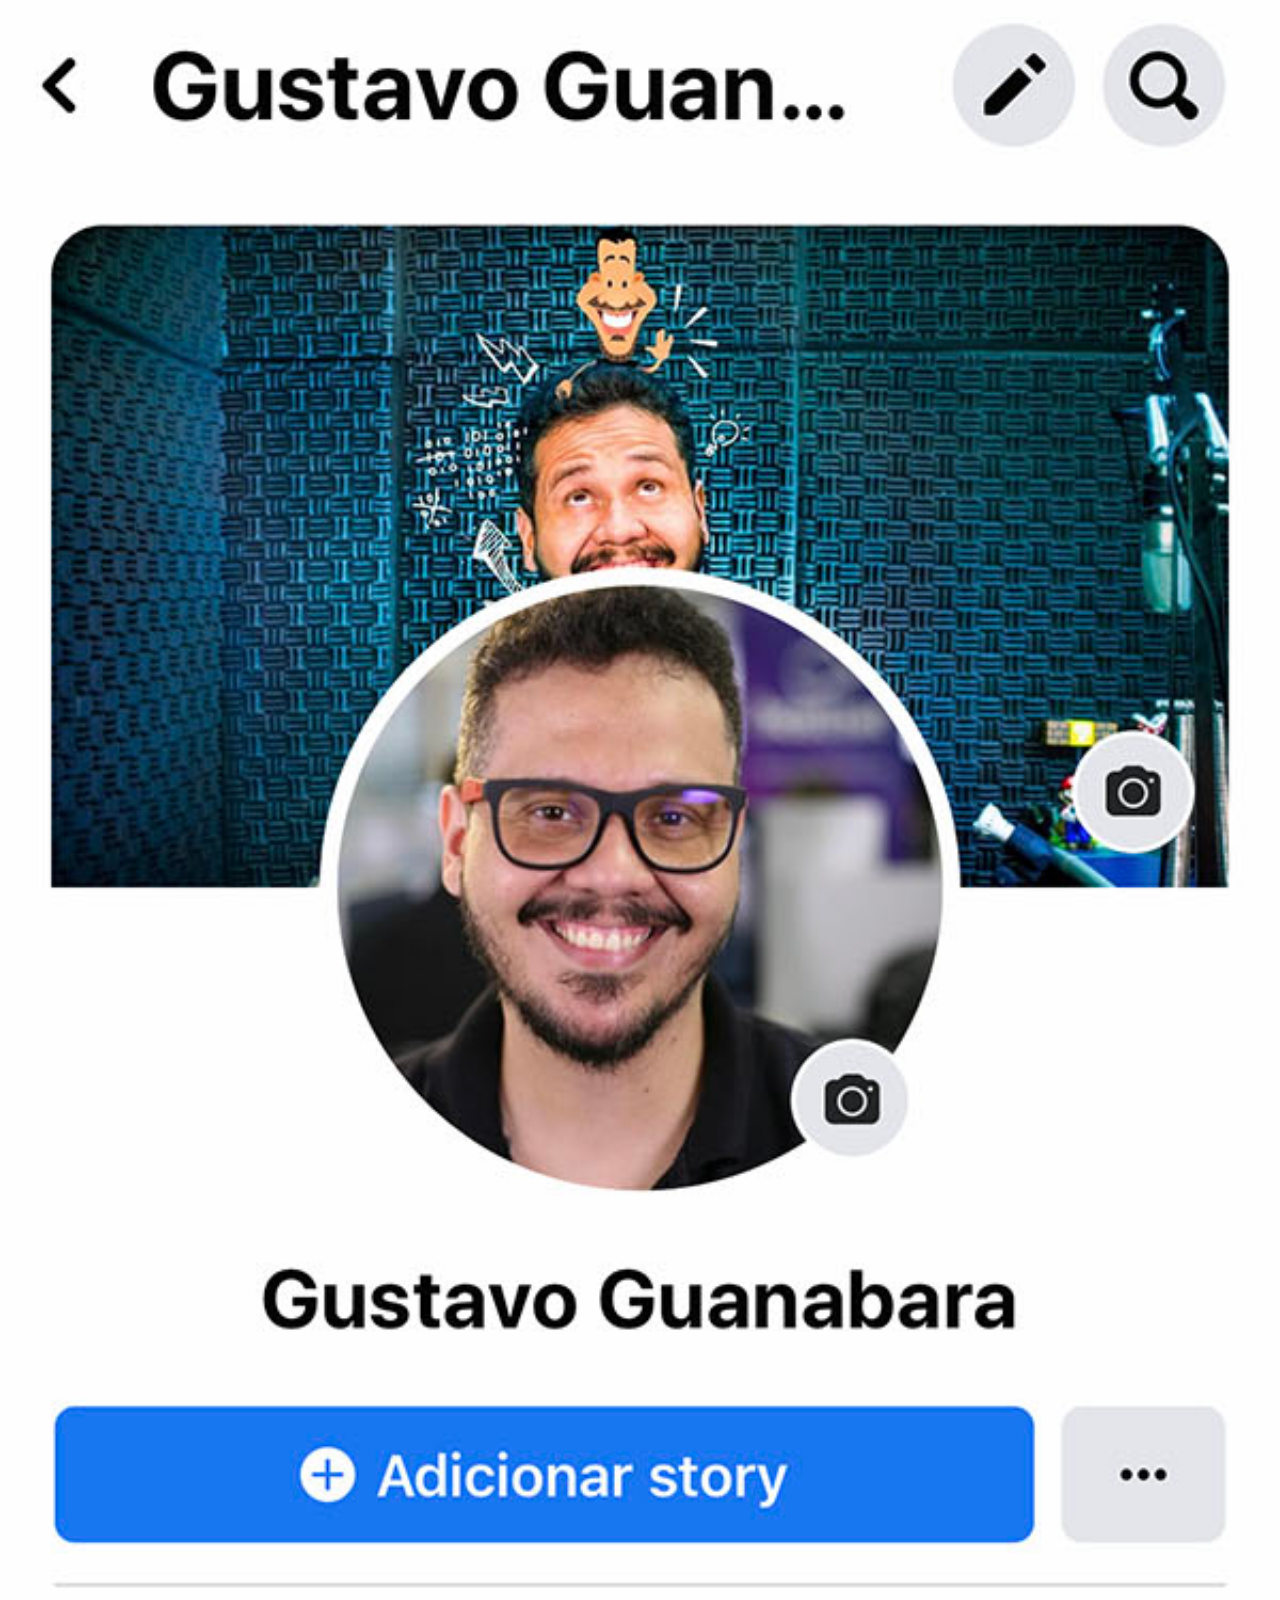
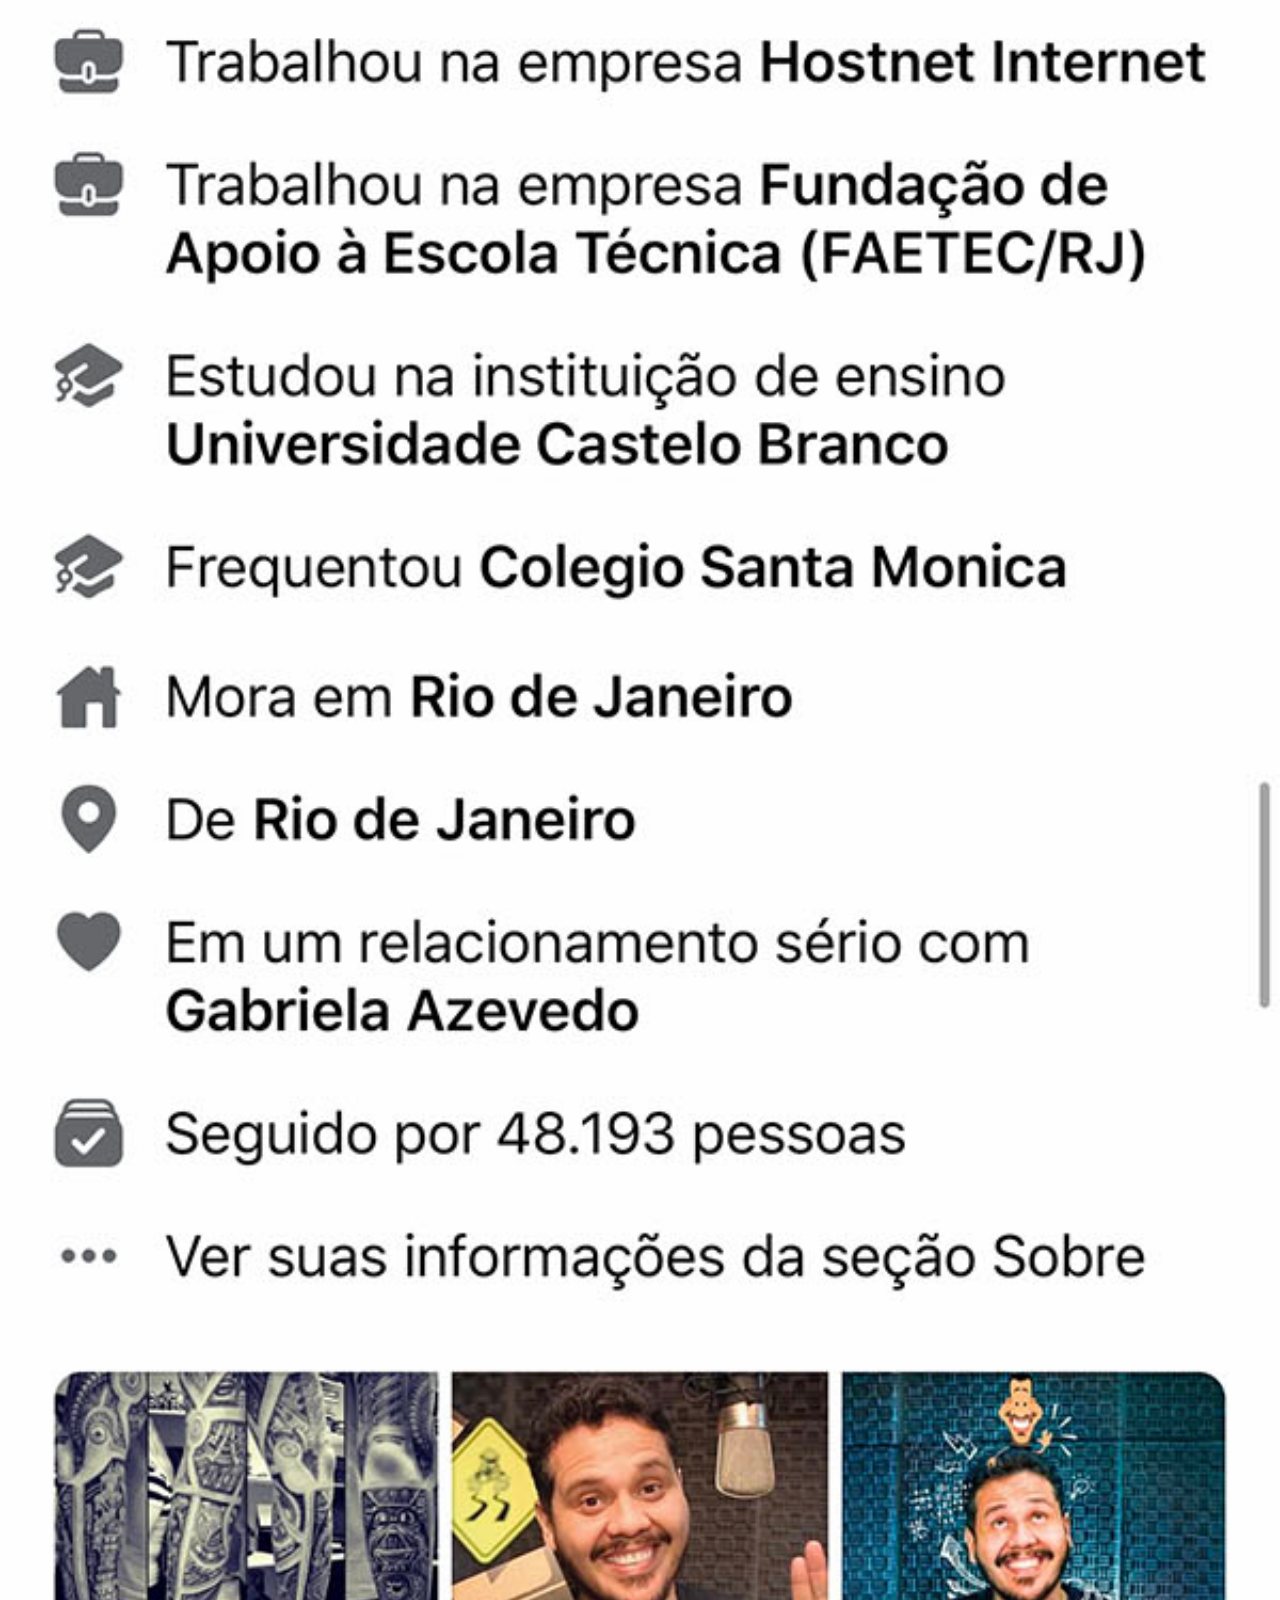
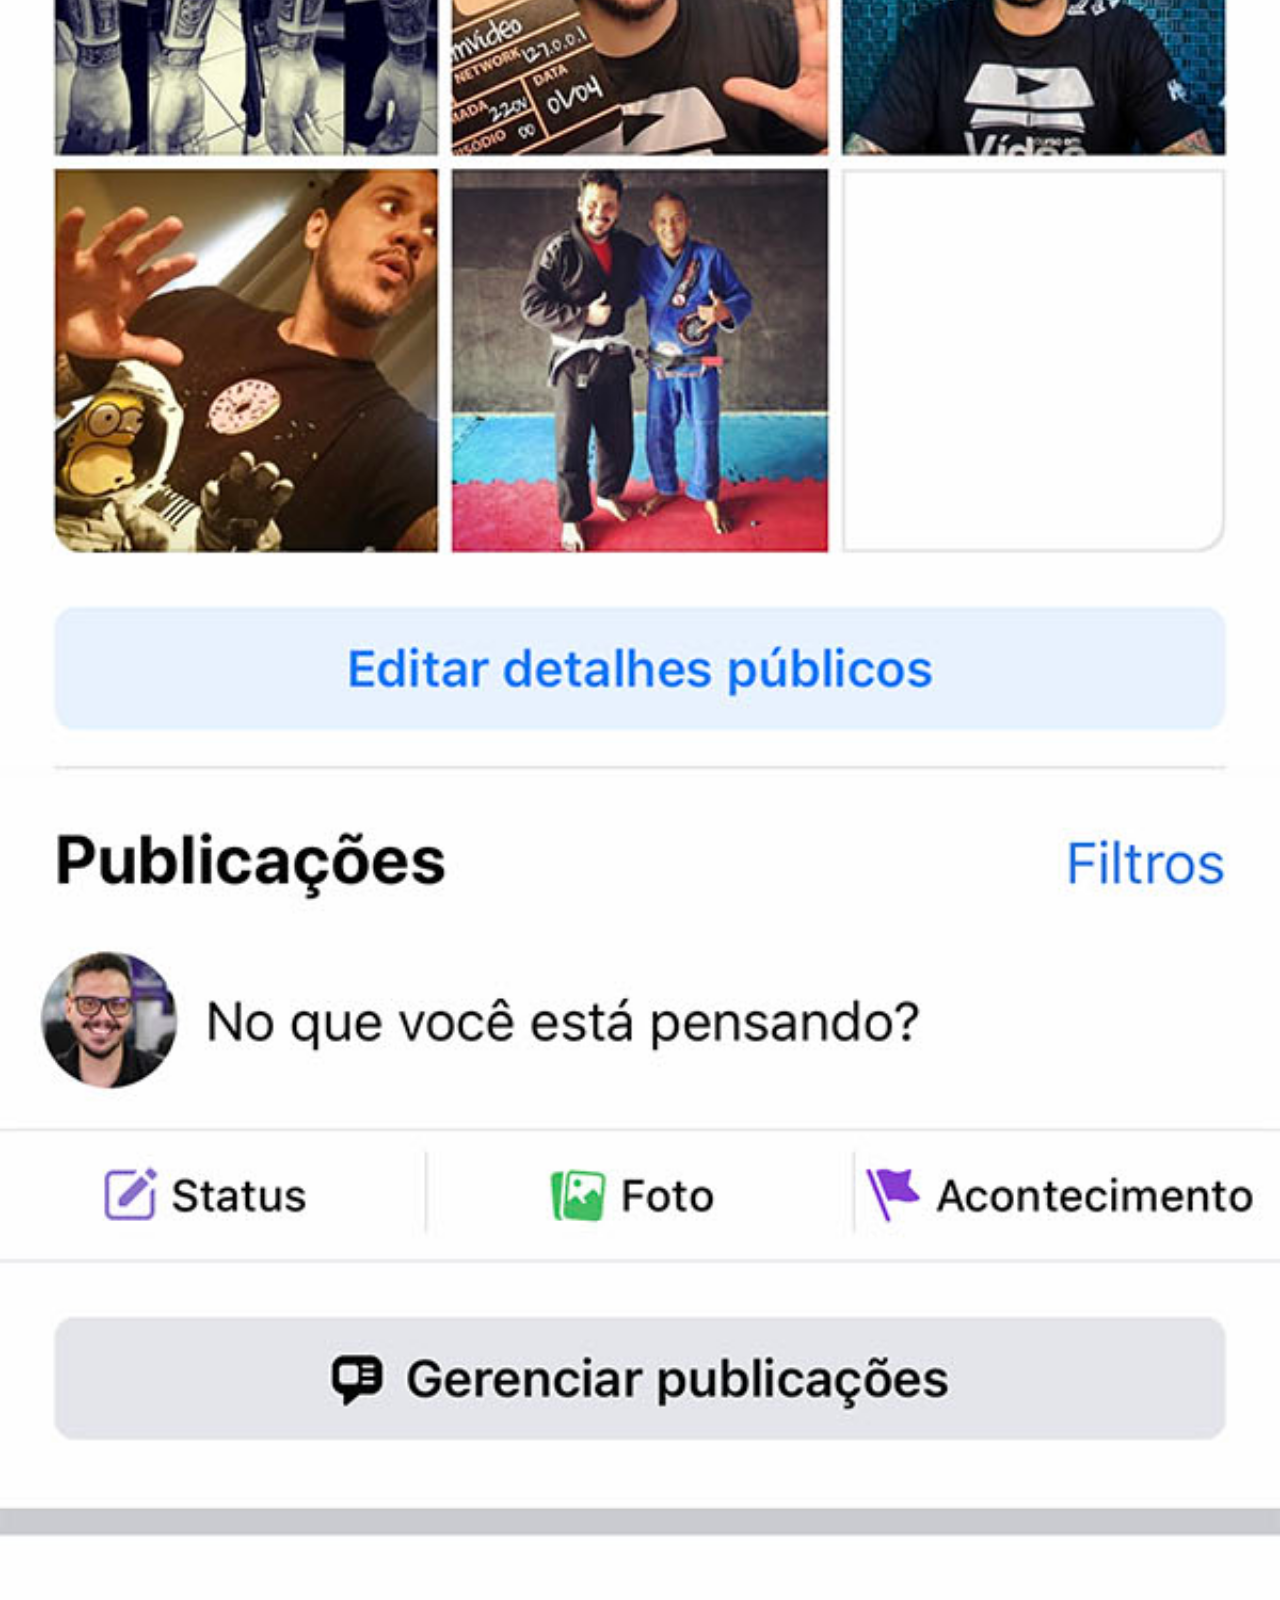
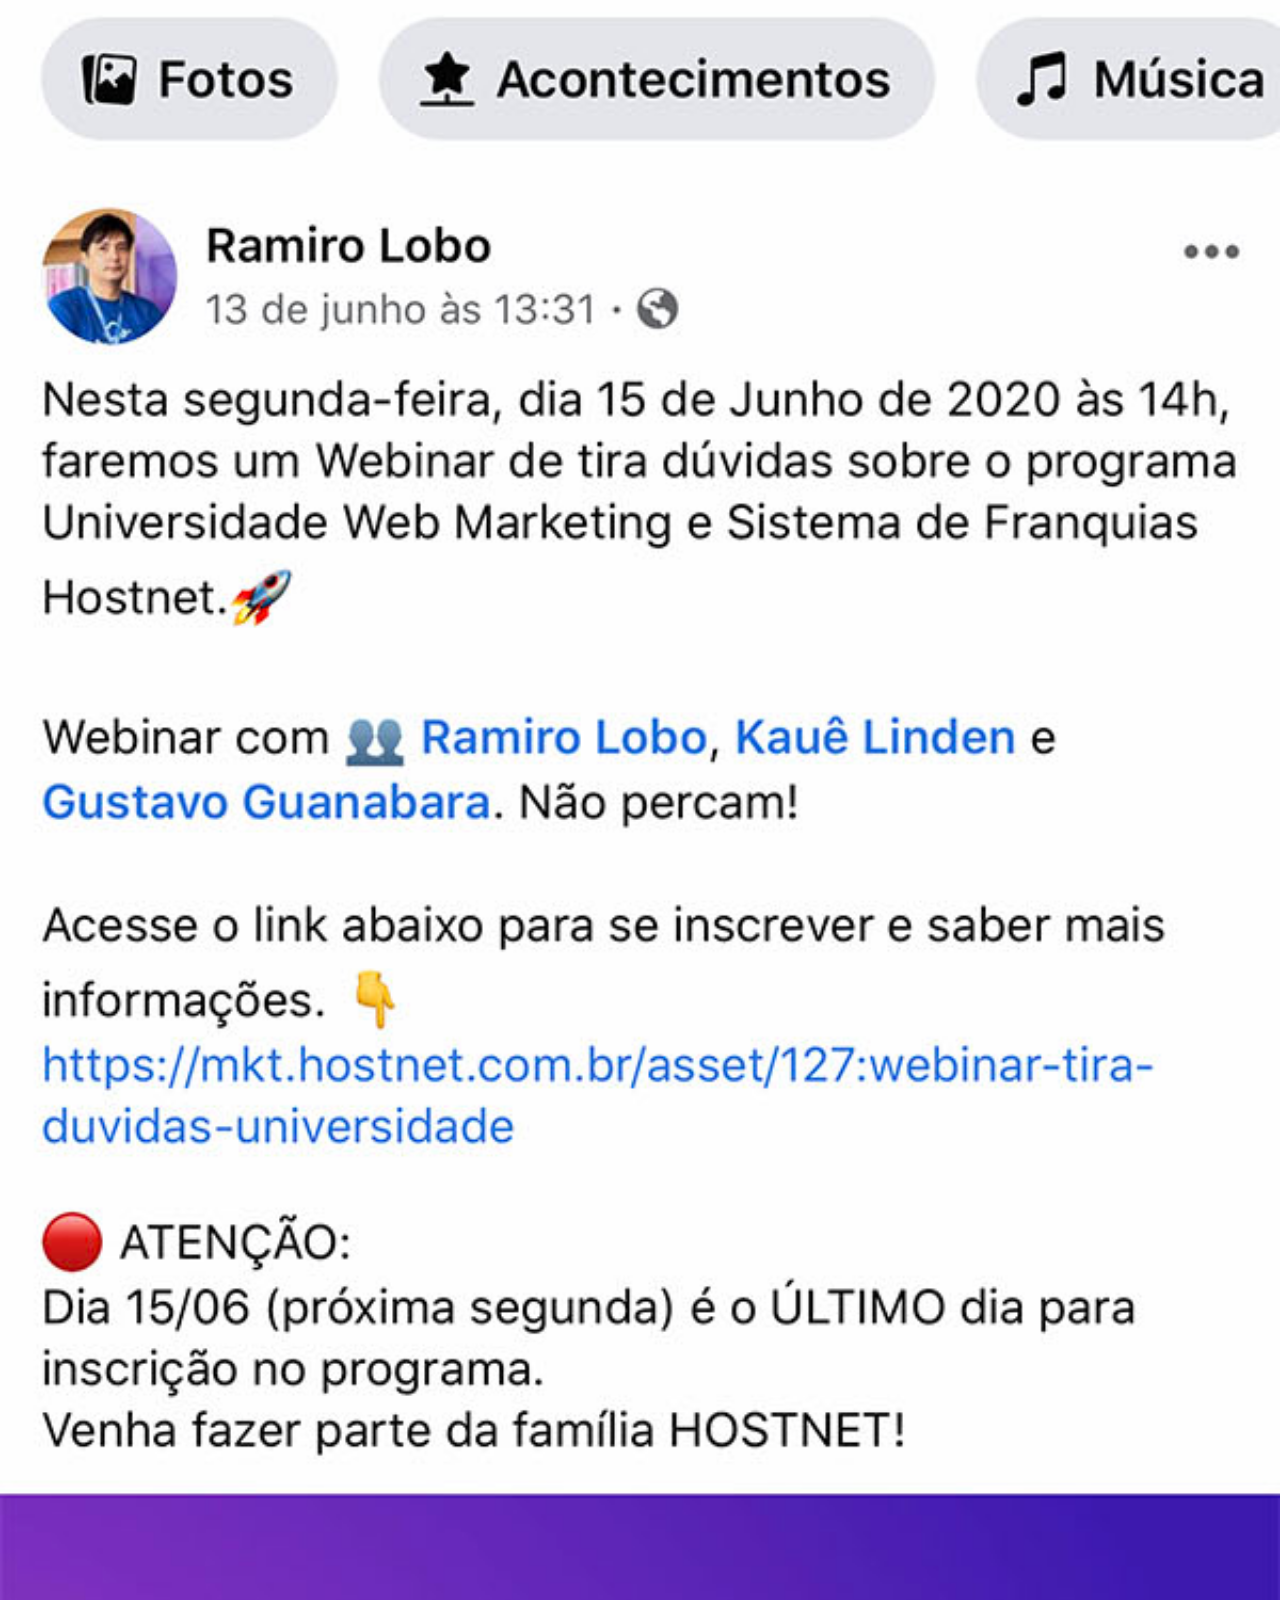
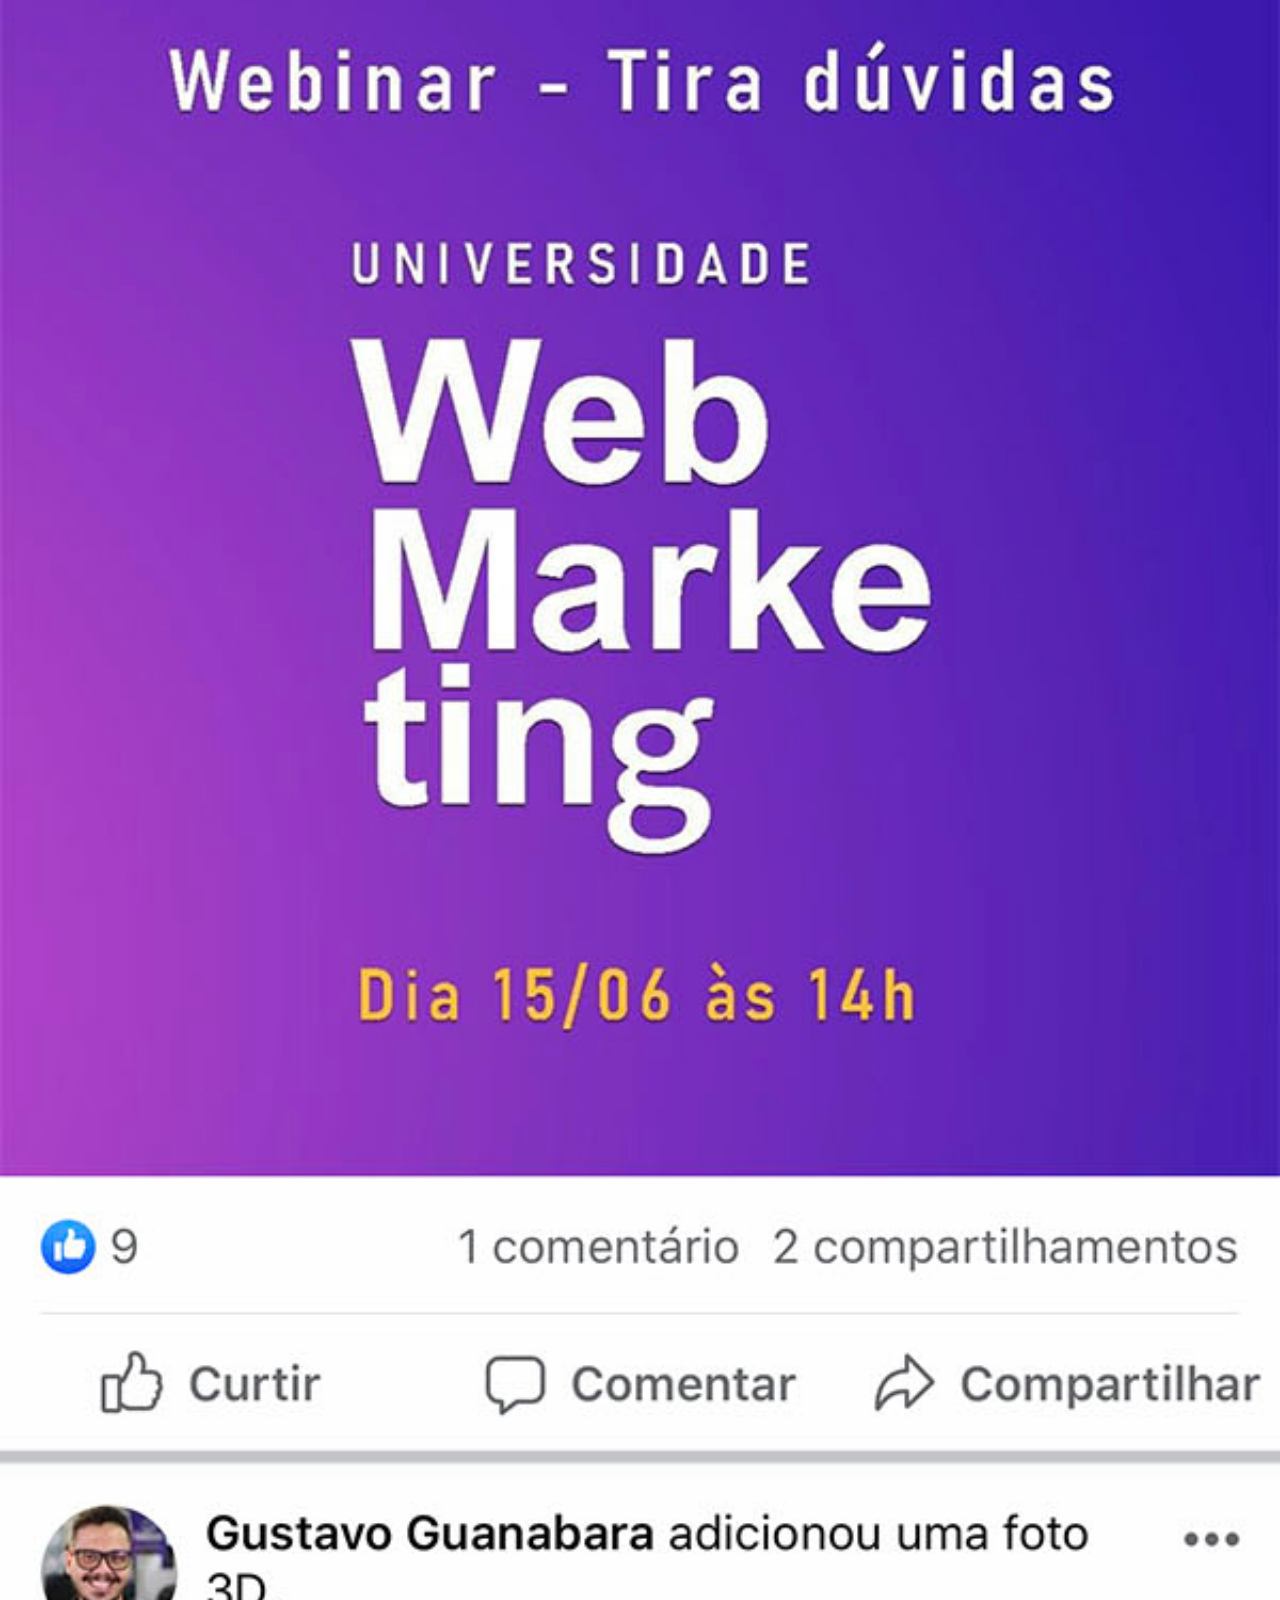
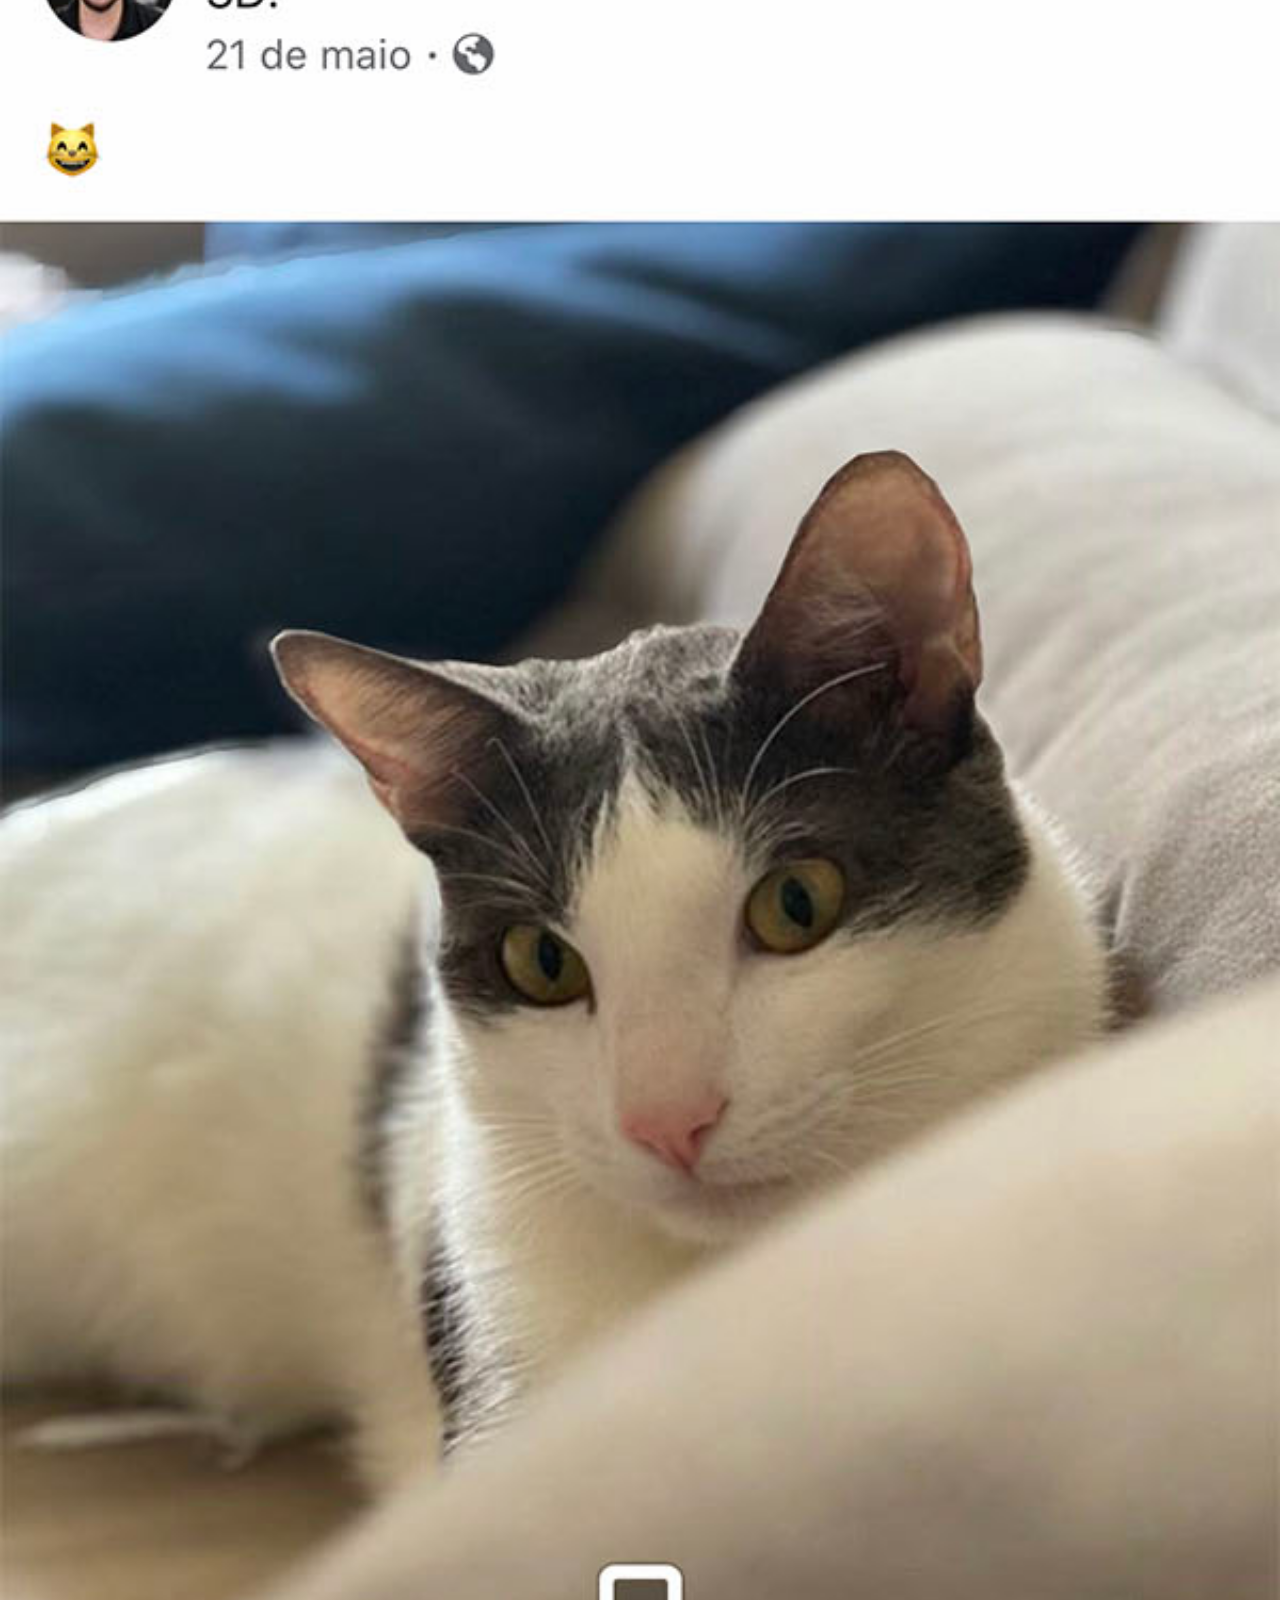
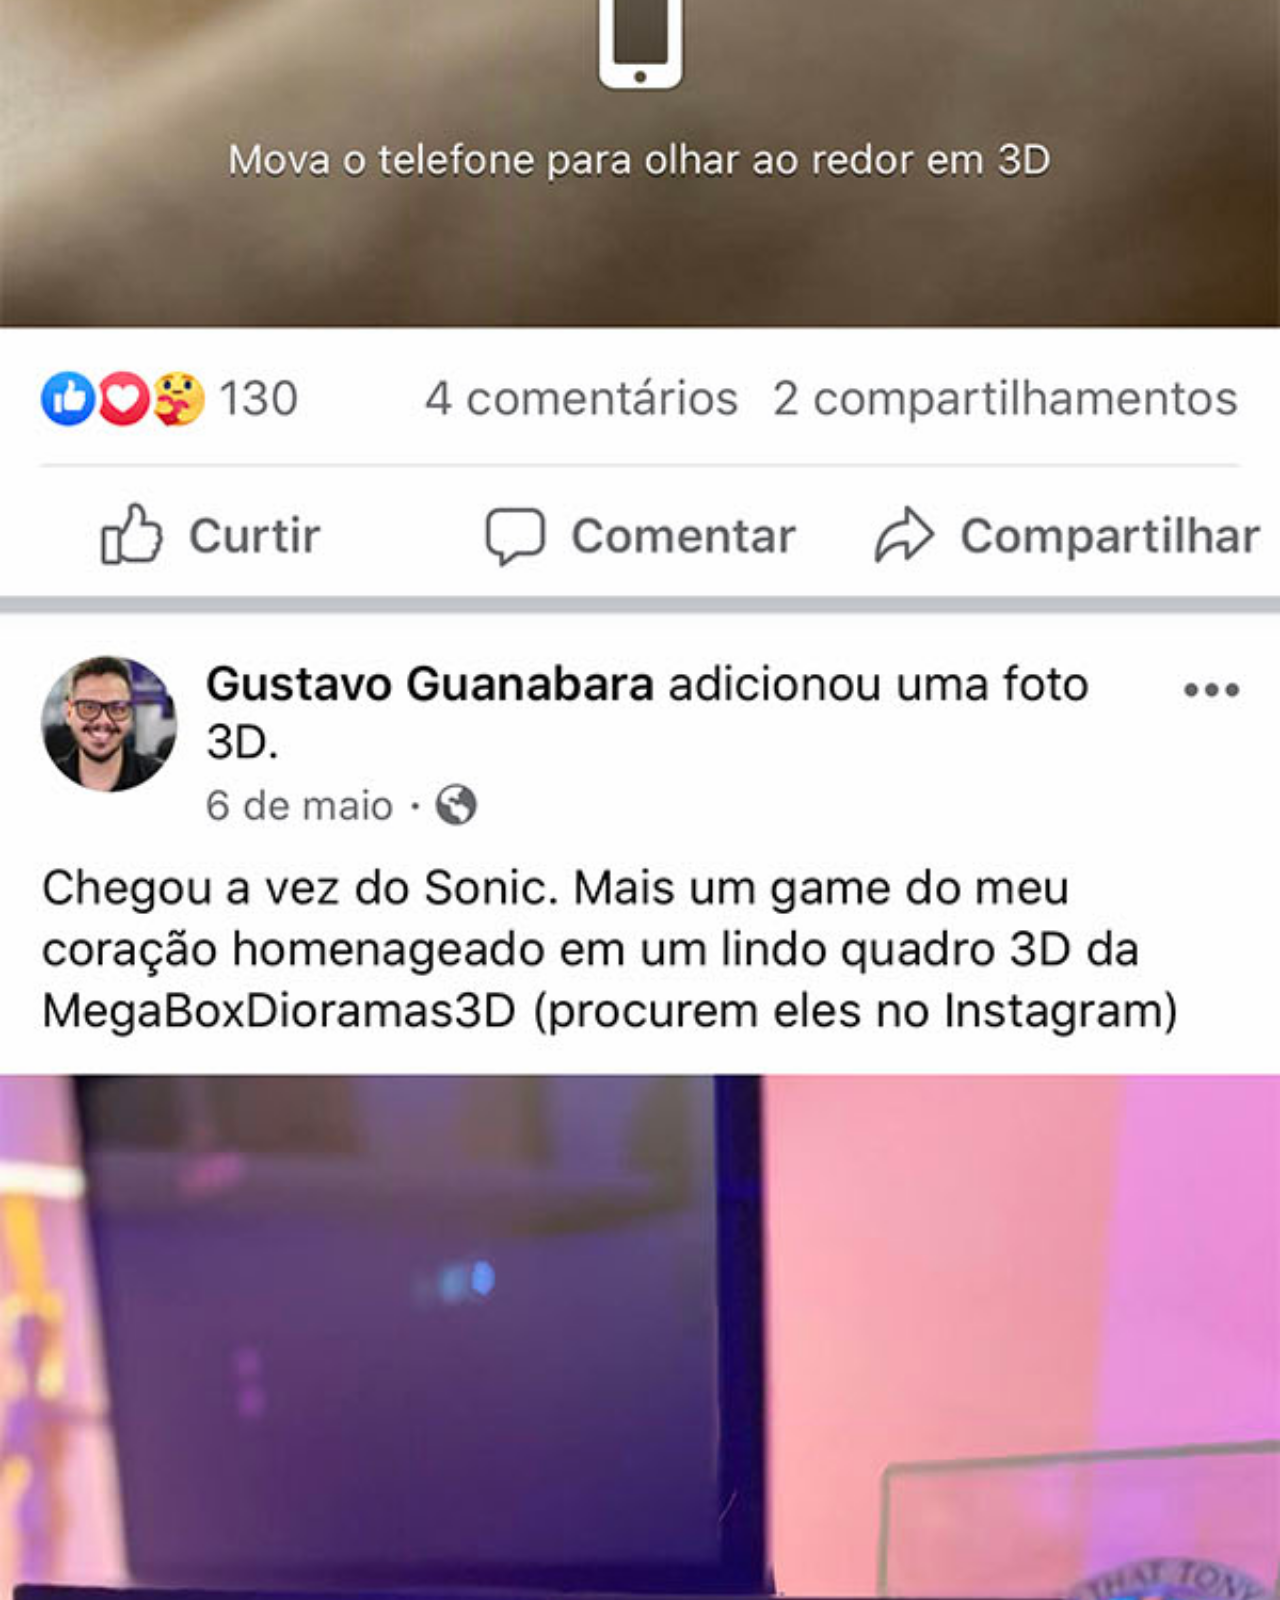
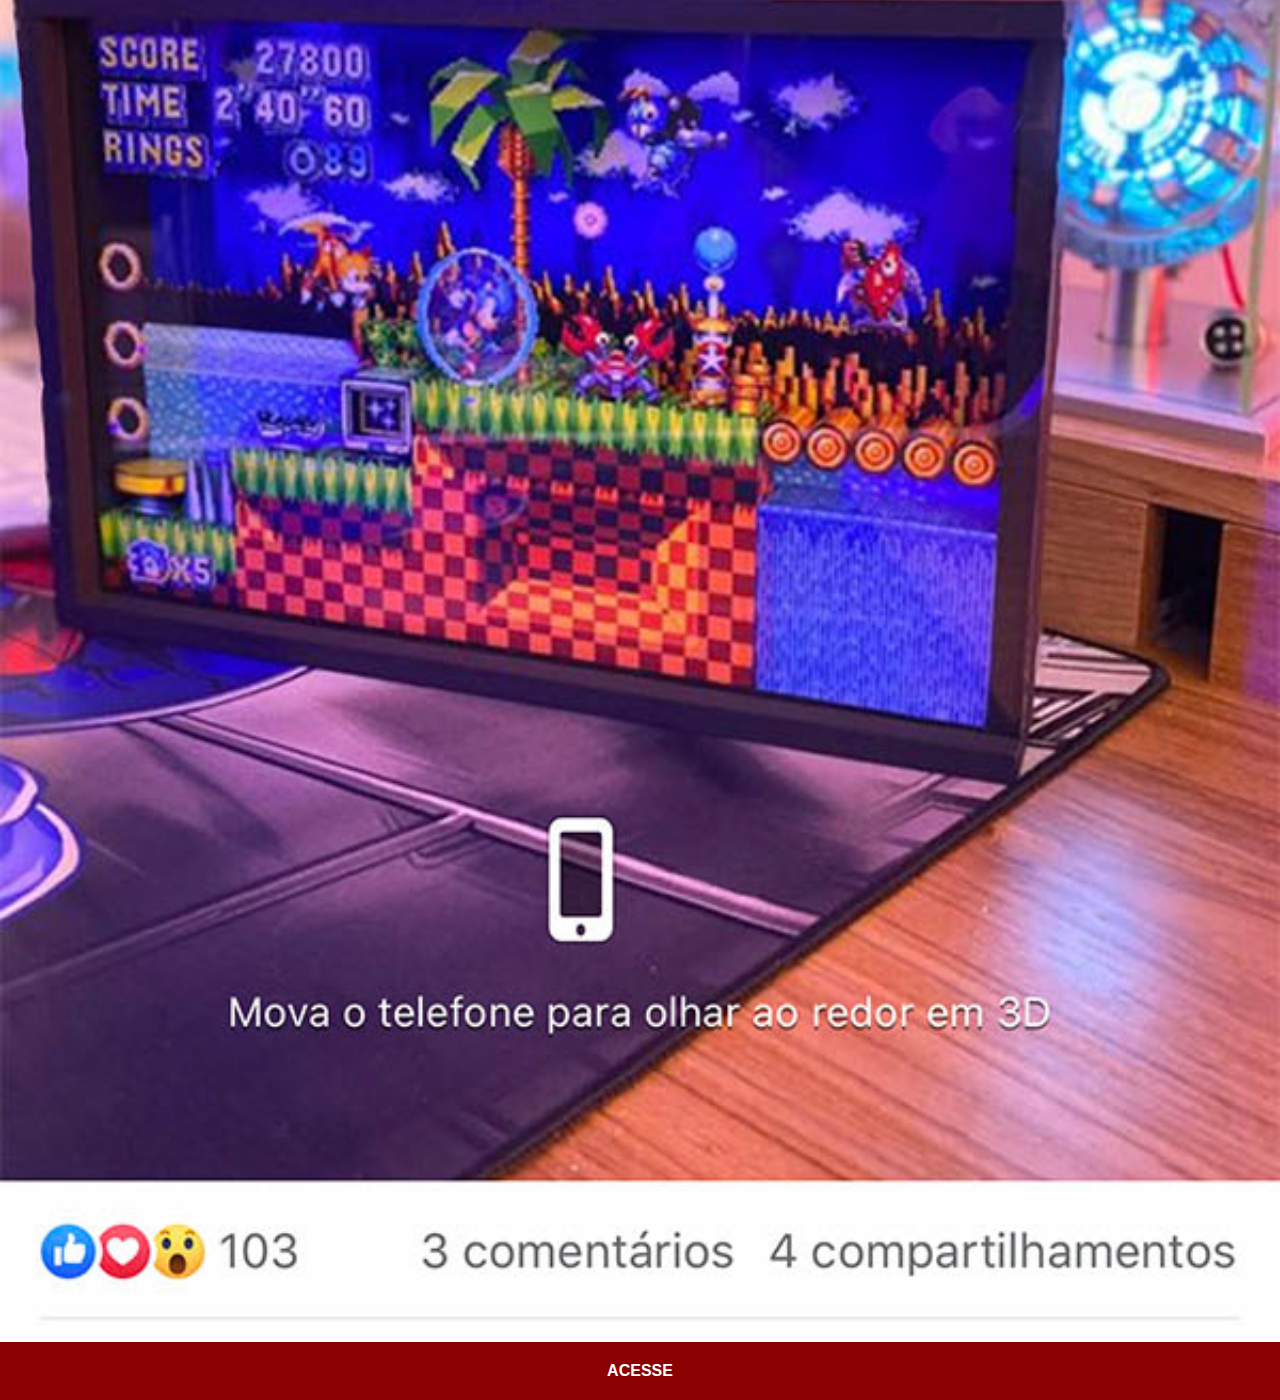
==== facebook.html @ bc6e15a4 "atualizando projeto social" ====
<!DOCTYPE html>
<html lang="pt-br">
<head>
    <meta charset="UTF-8">
    <meta name="viewport" content="width=device-width, initial-scale=1.0">
    <title>Facebook</title>
    <link rel="stylesheet" href="estilo/social.css">
</head>
<body>
    <img src="imagens/tela-facebook.jpg" alt="Facebook">
    <a href="https://www.facebook.com/bruno.silvestre.16/" target="_blank">ACESSE</a>
</body>
</html>
---- estilo/social.css ----
@charset "UTF-8";

*{
    margin: 0px;
    padding: 0px;
    font-family: Arial, Helvetica, sans-serif;
}

::-webkit-scrollbar { /* escondendo a barra de rolagem */
    width: 0px; /* escondendo rolagem left and right */
    height: 0px;
}

img { /*configurando a img de fundo do YouTube*/
    width: 100vw;
}
a {
    display: block; /* para mostrar o ACESSE embaixo */
    background-color: darkred; /*fundo darkred*/
    color: white;
    padding: 20px; /*  */
    text-align: center; /* centralizando ACESSE */
    font-weight: bolder;
    text-decoration: none;
}

a:hover {
    background-color: red;
}
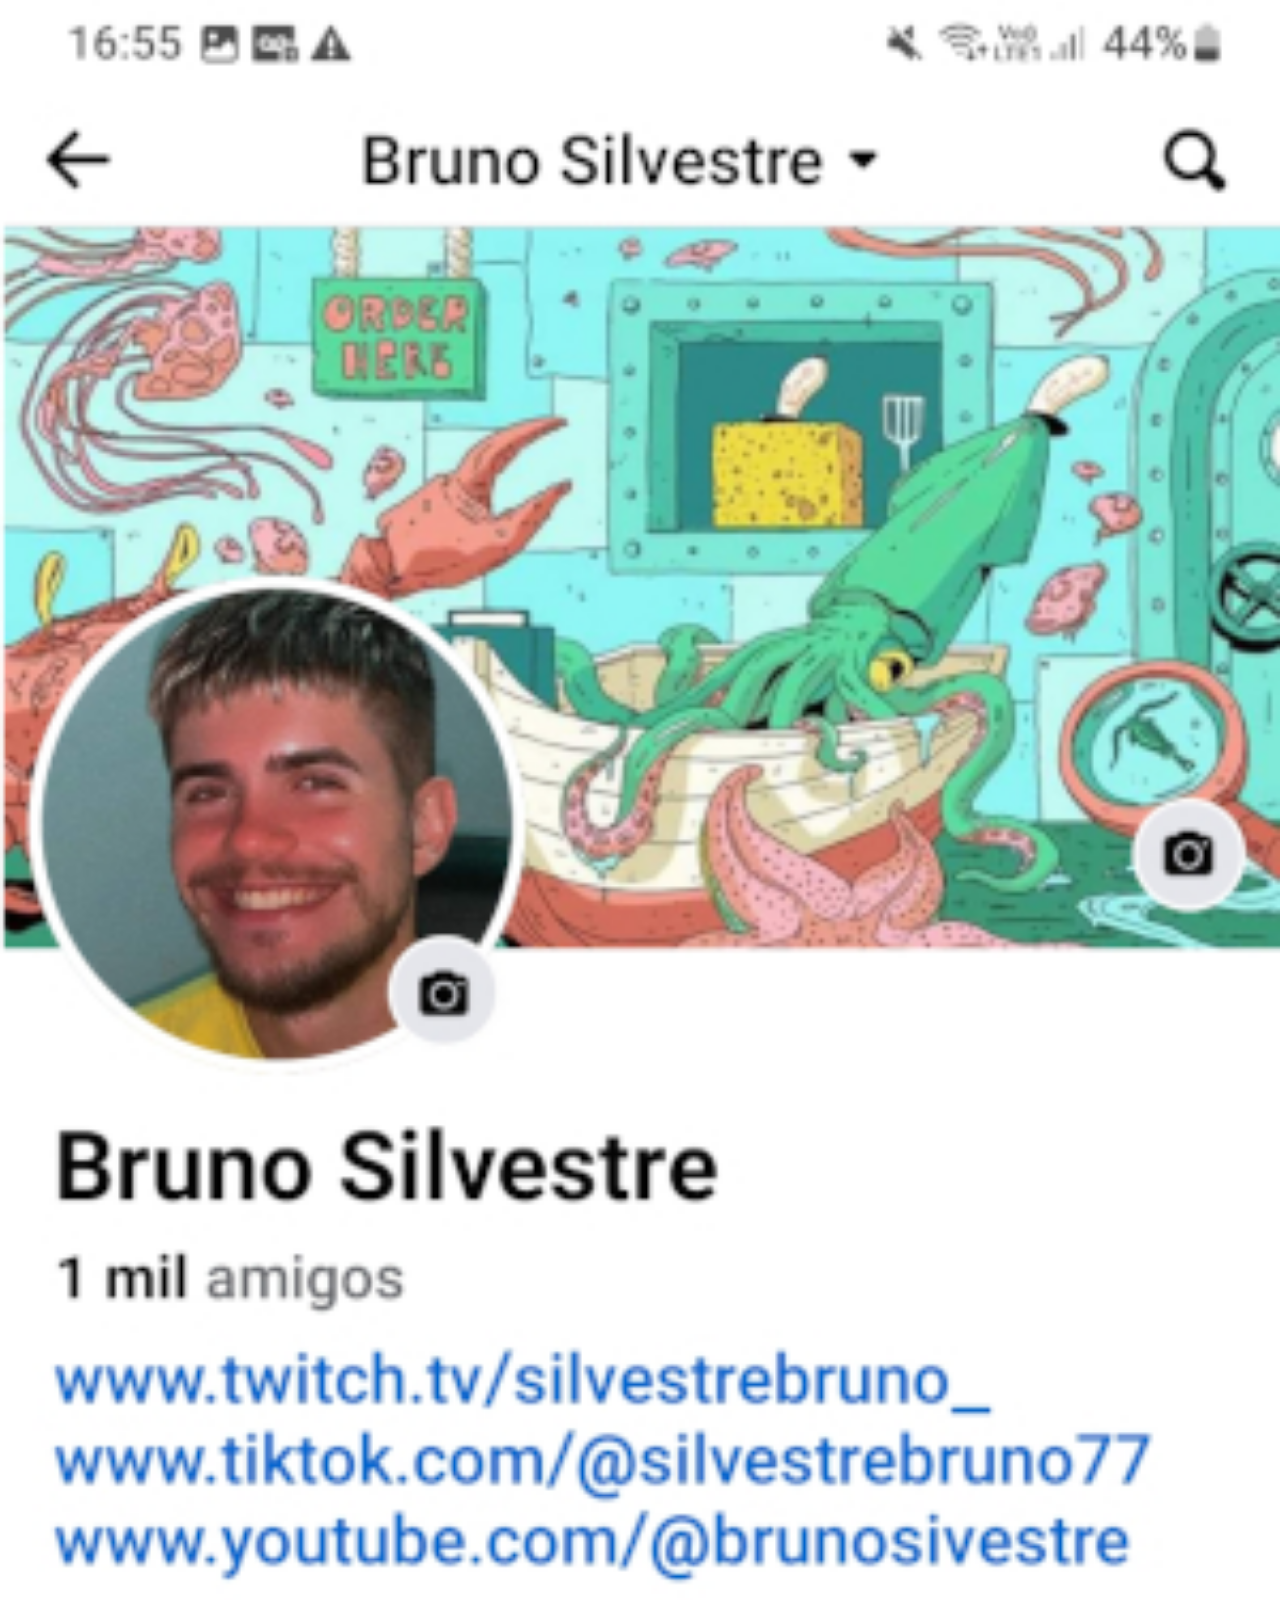
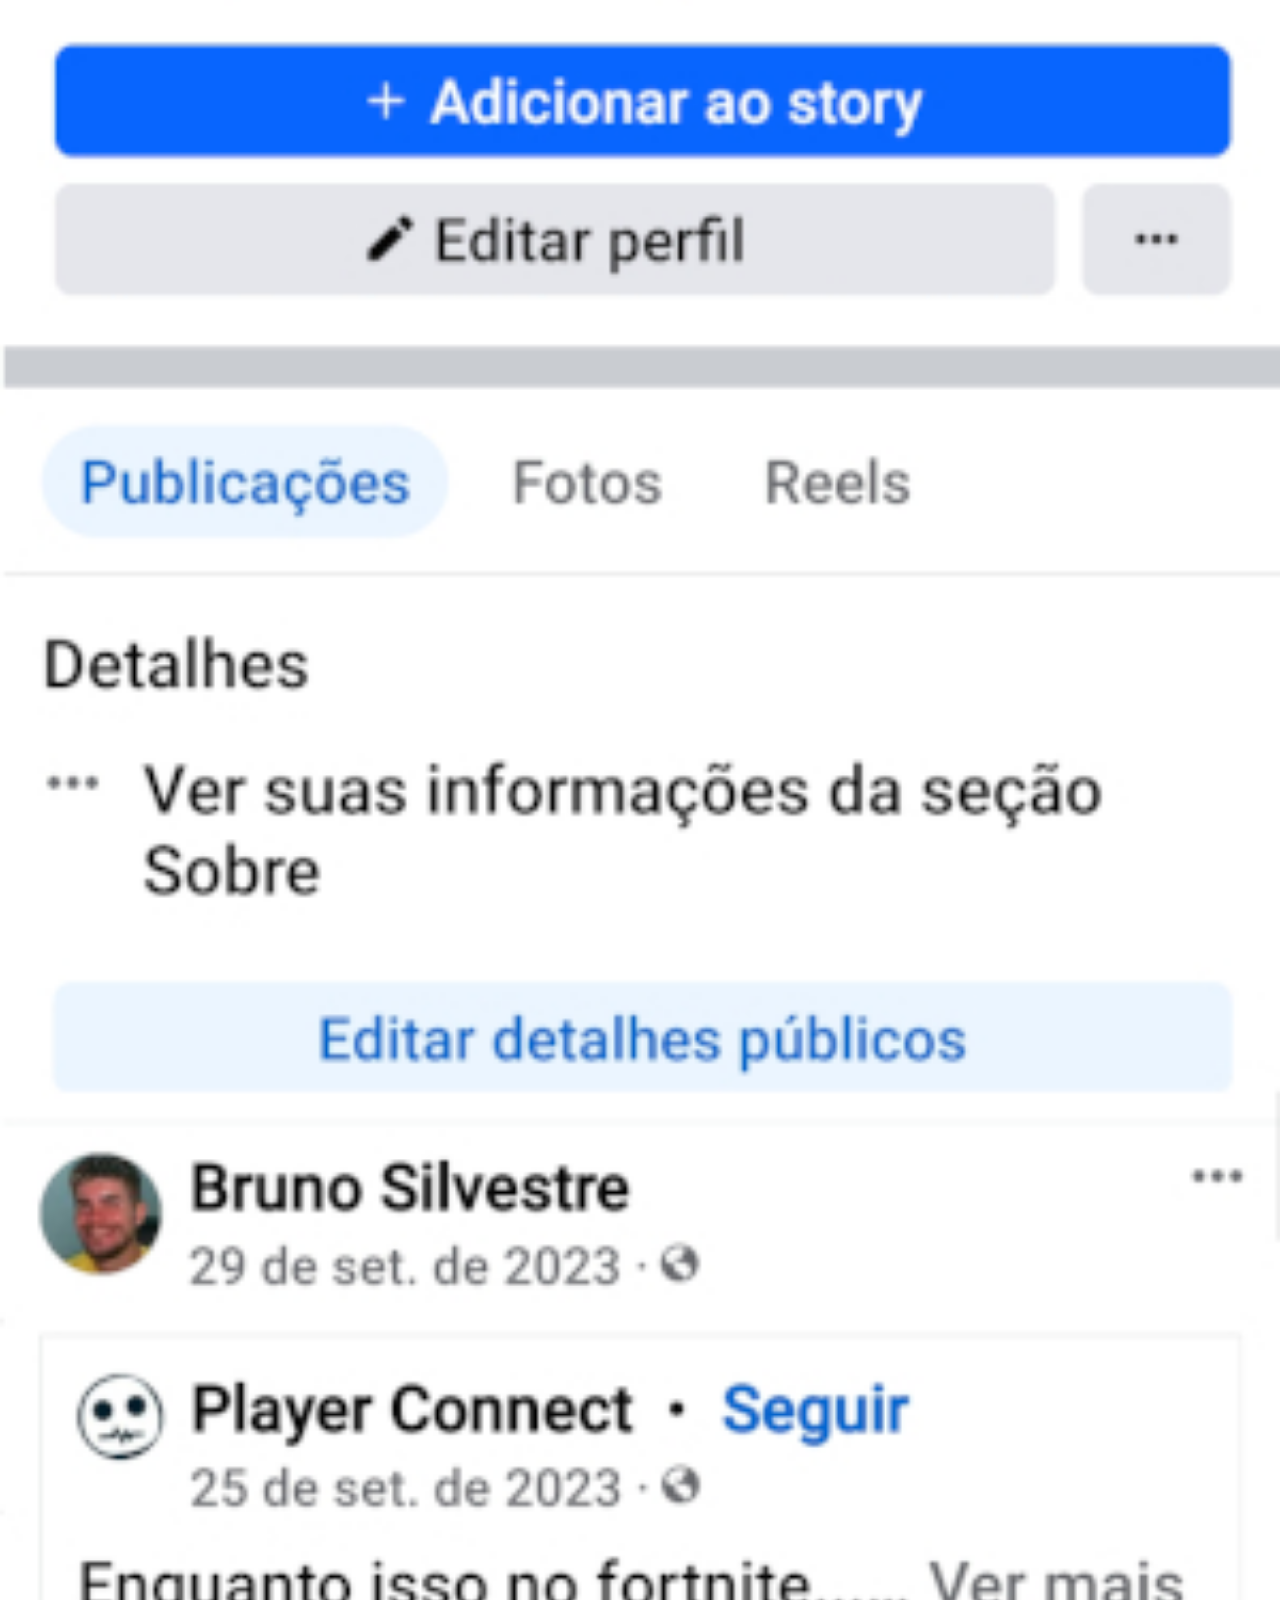
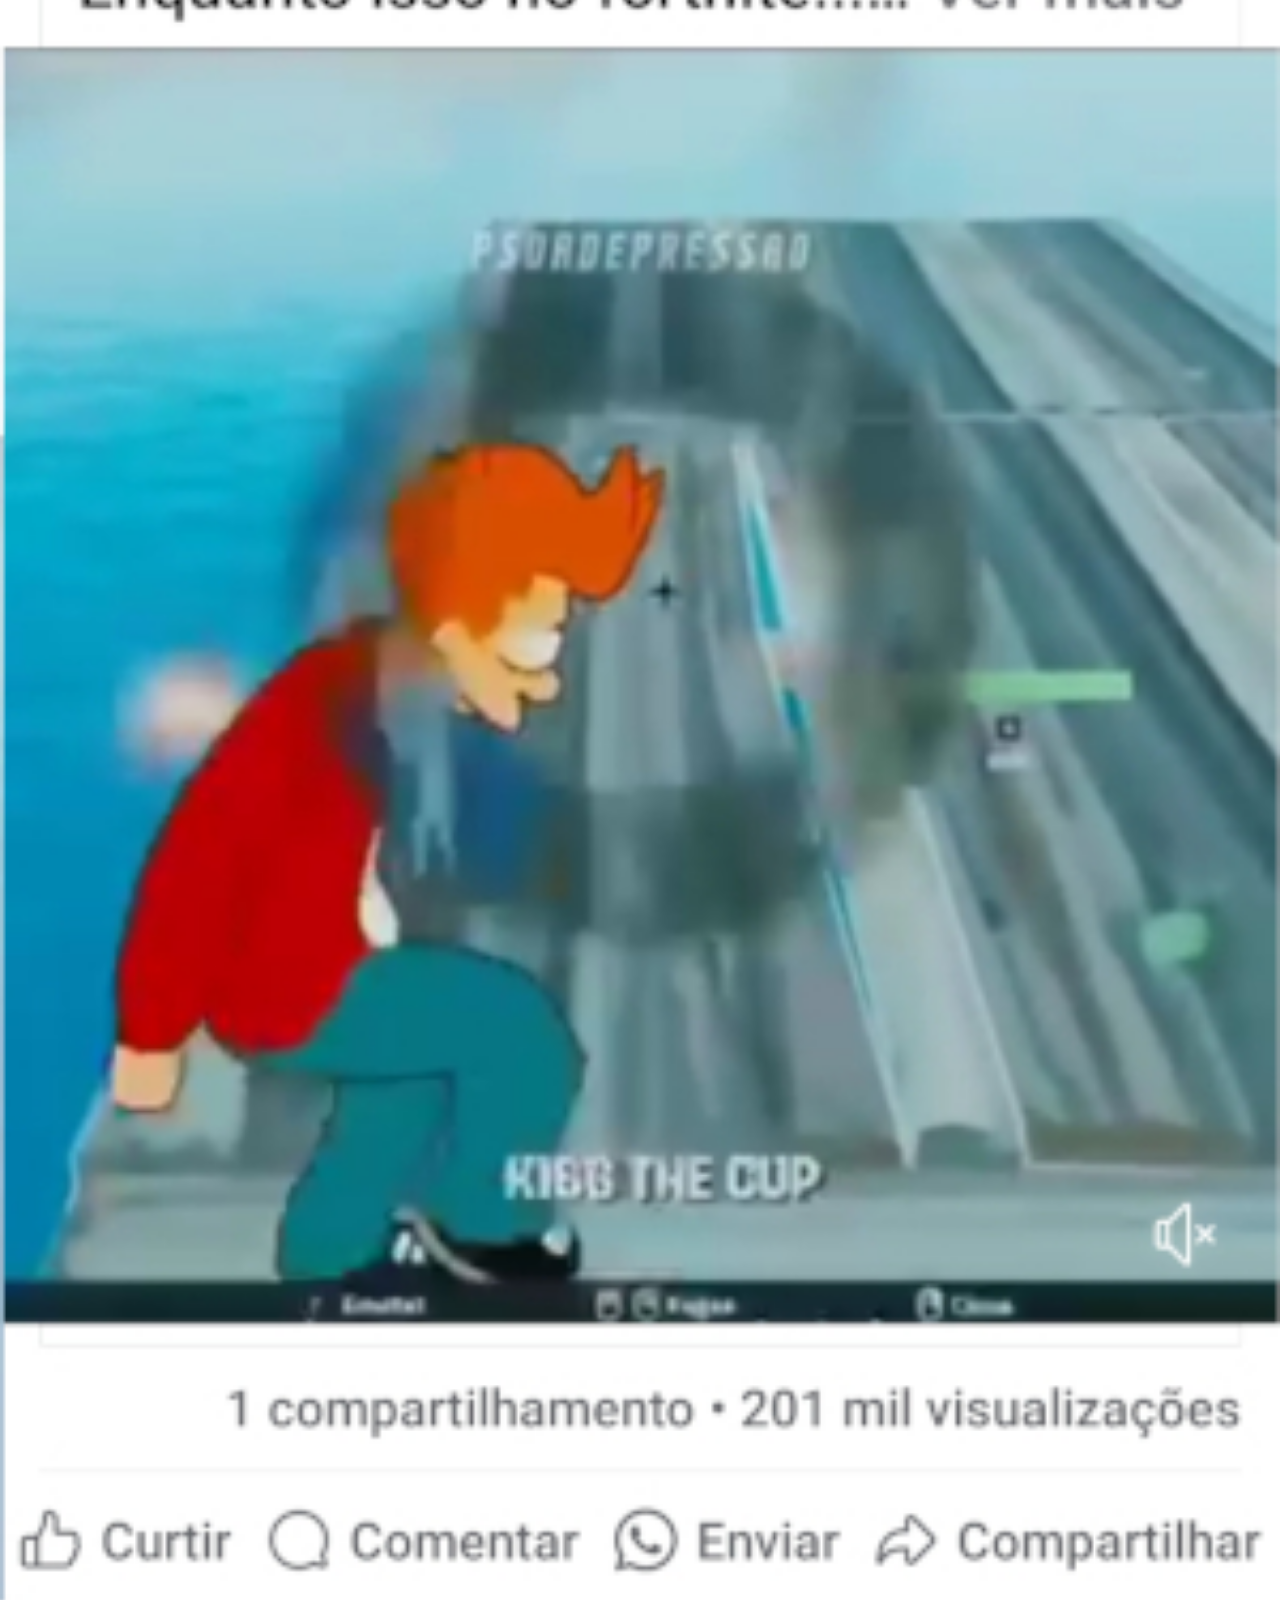
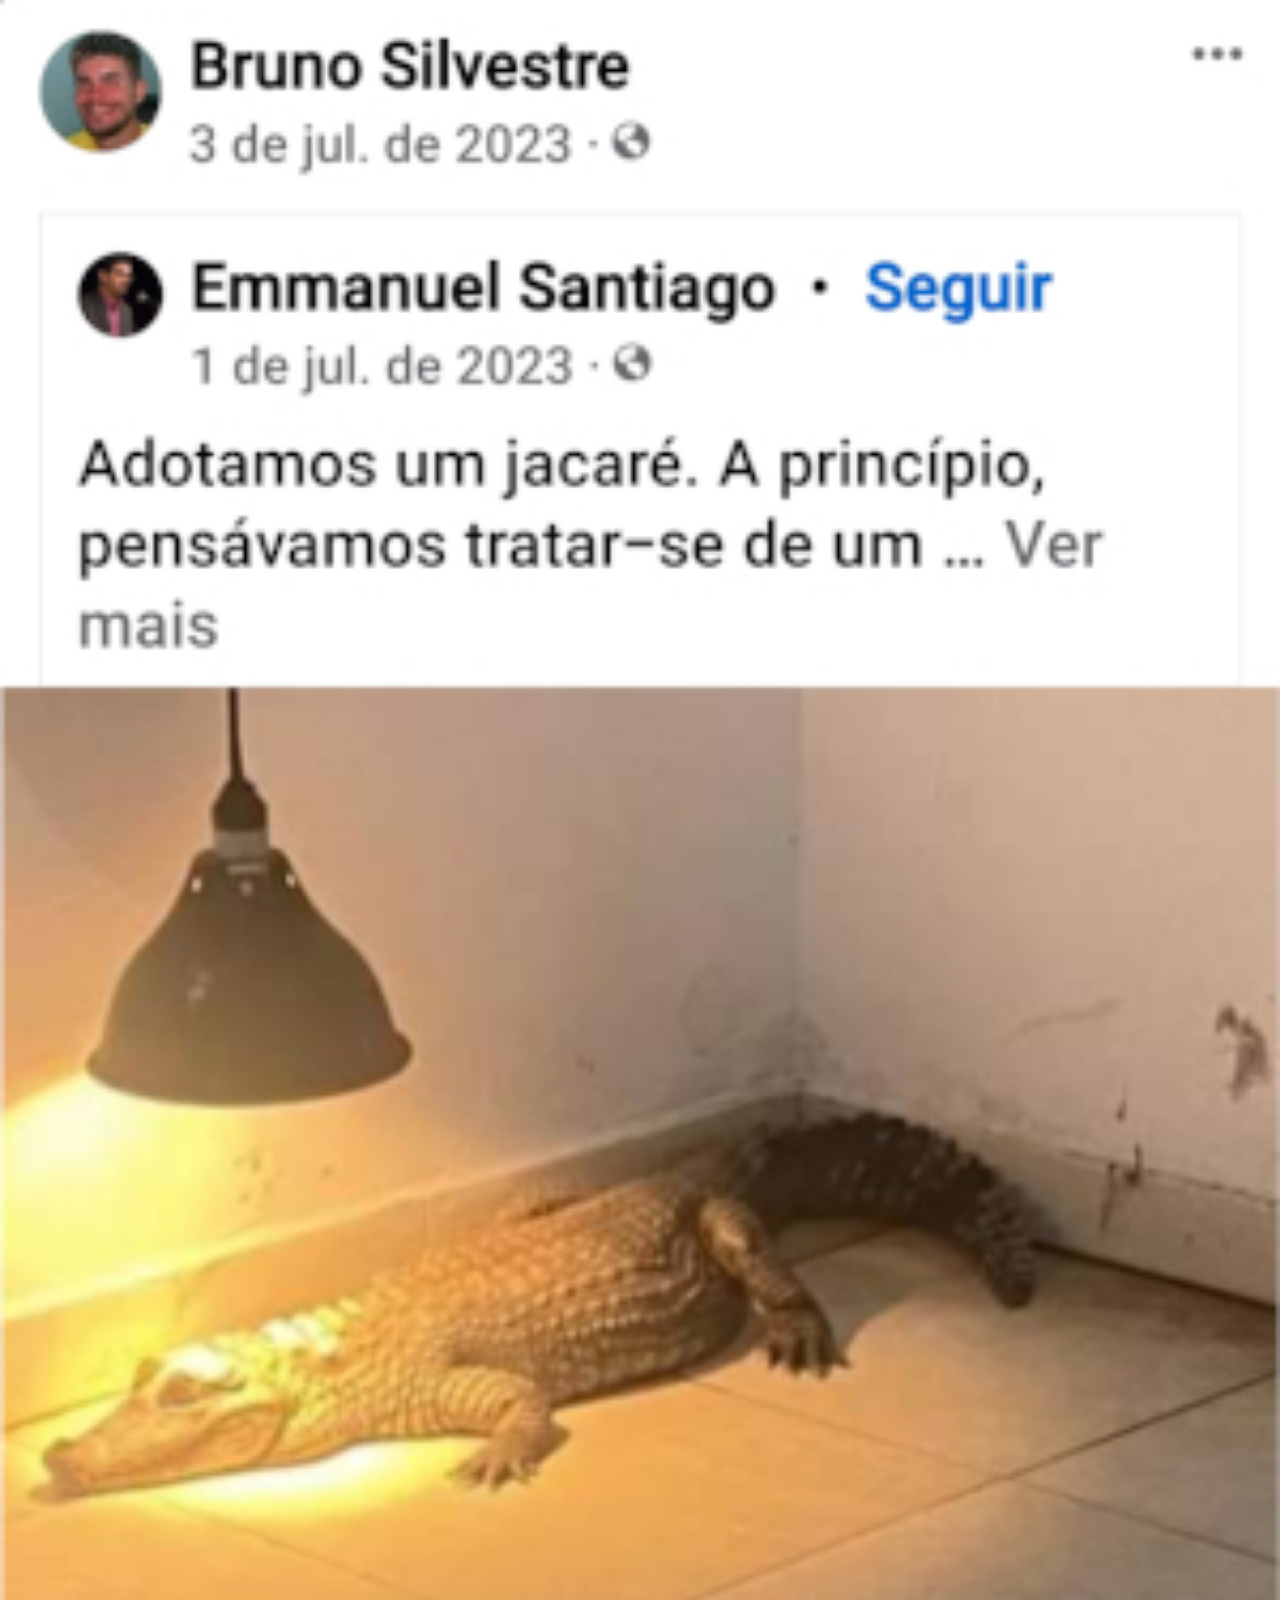
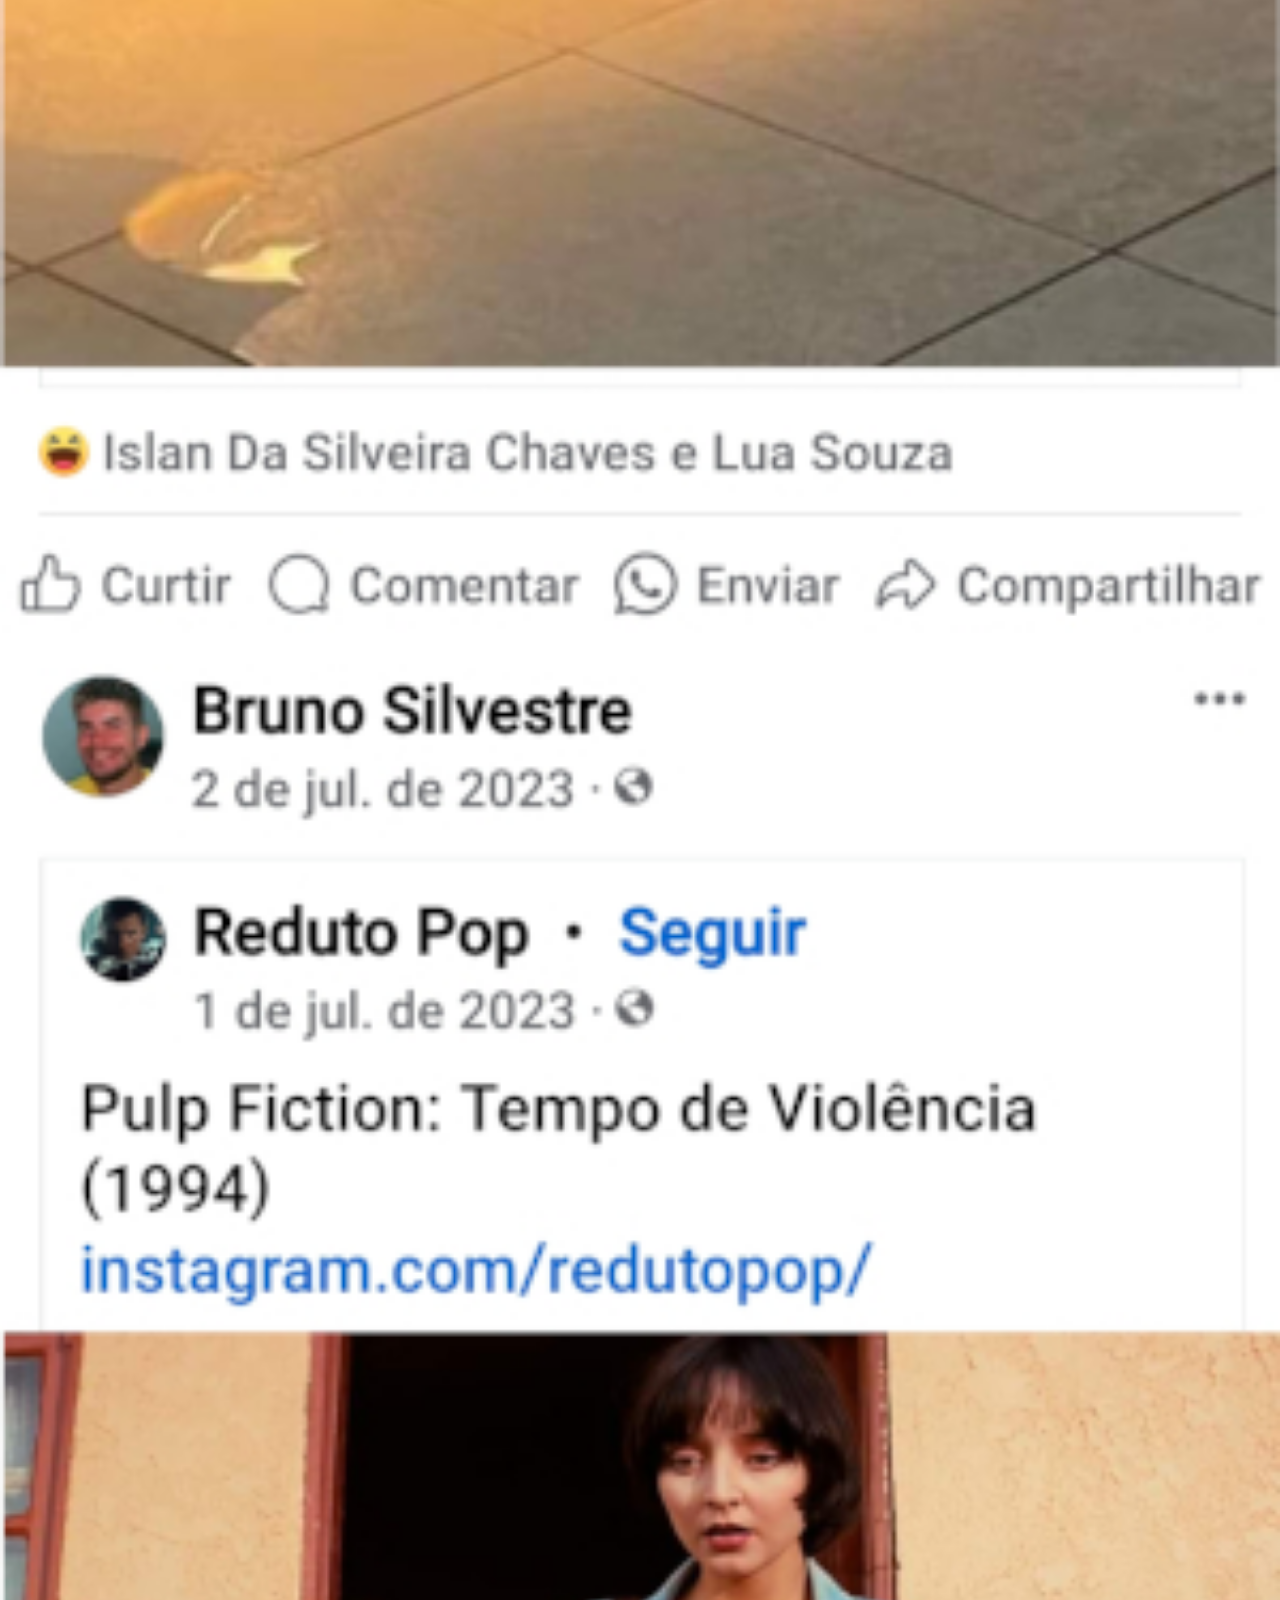
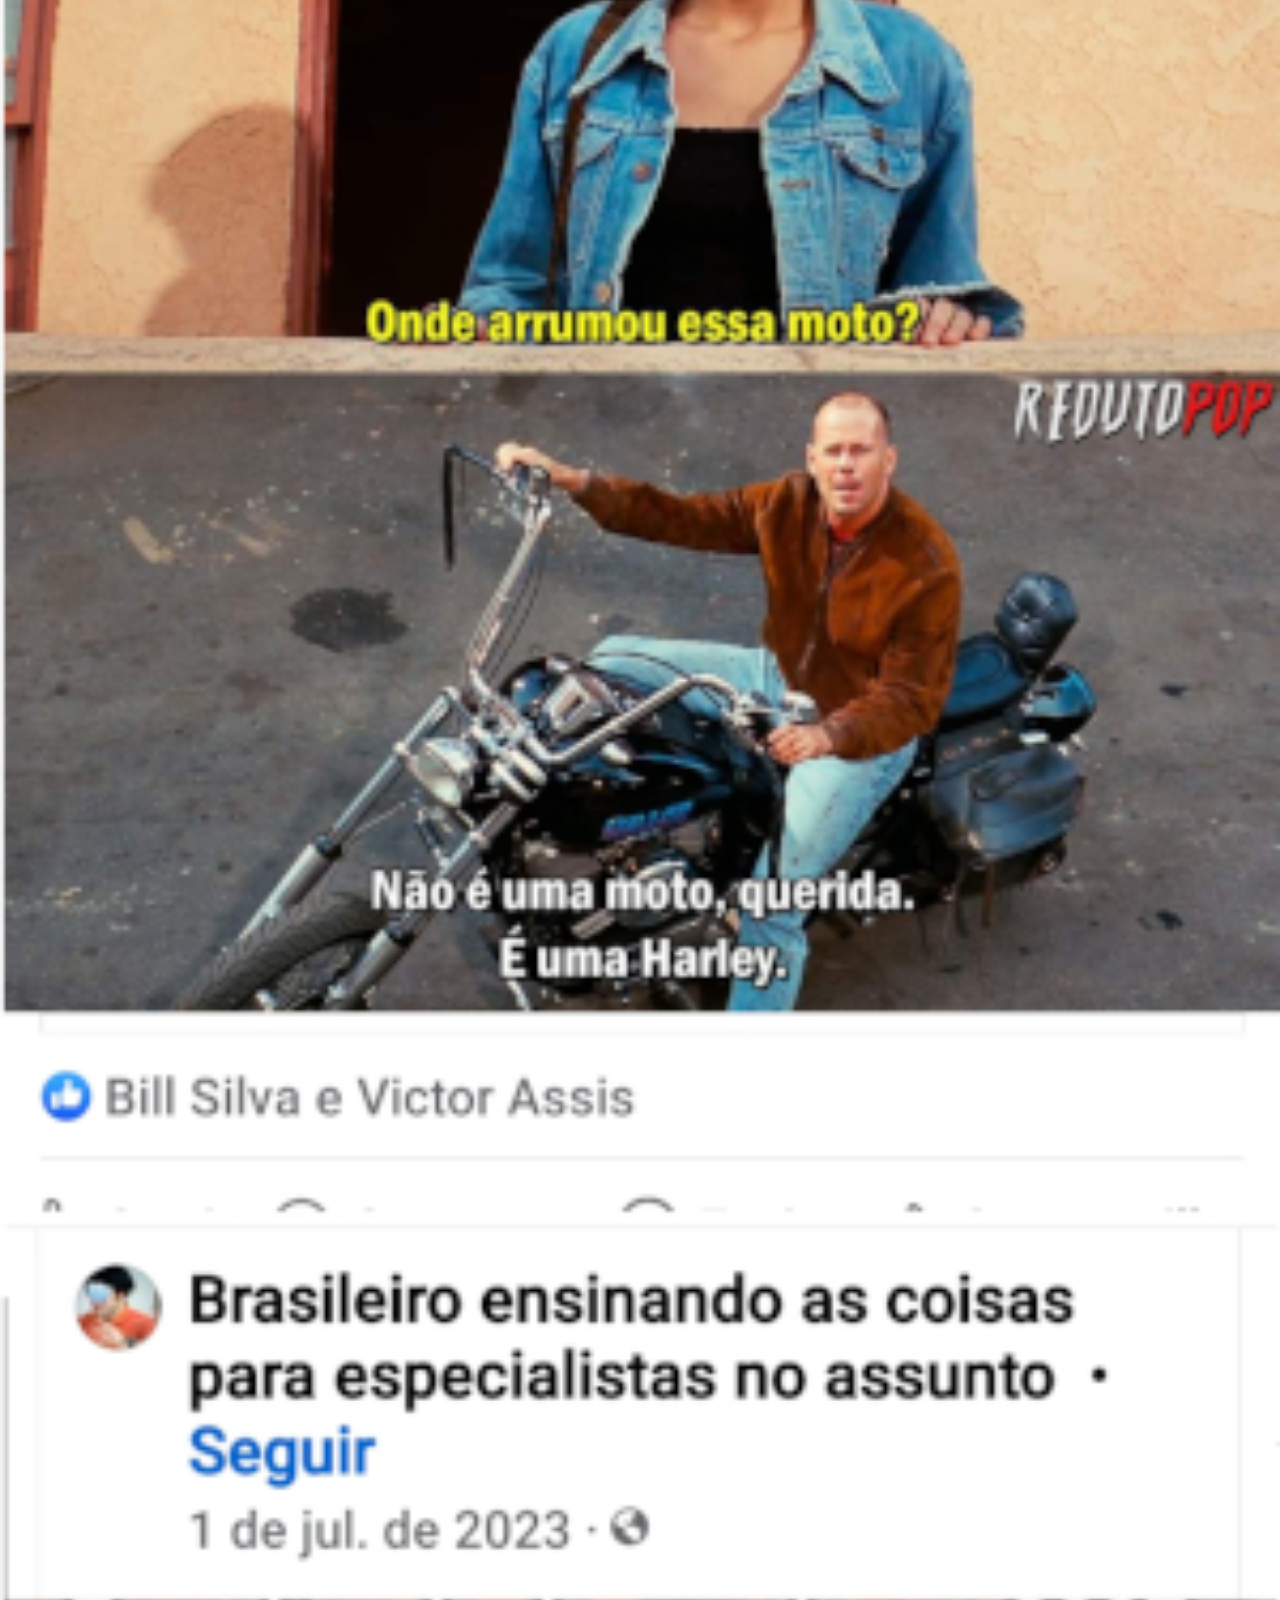
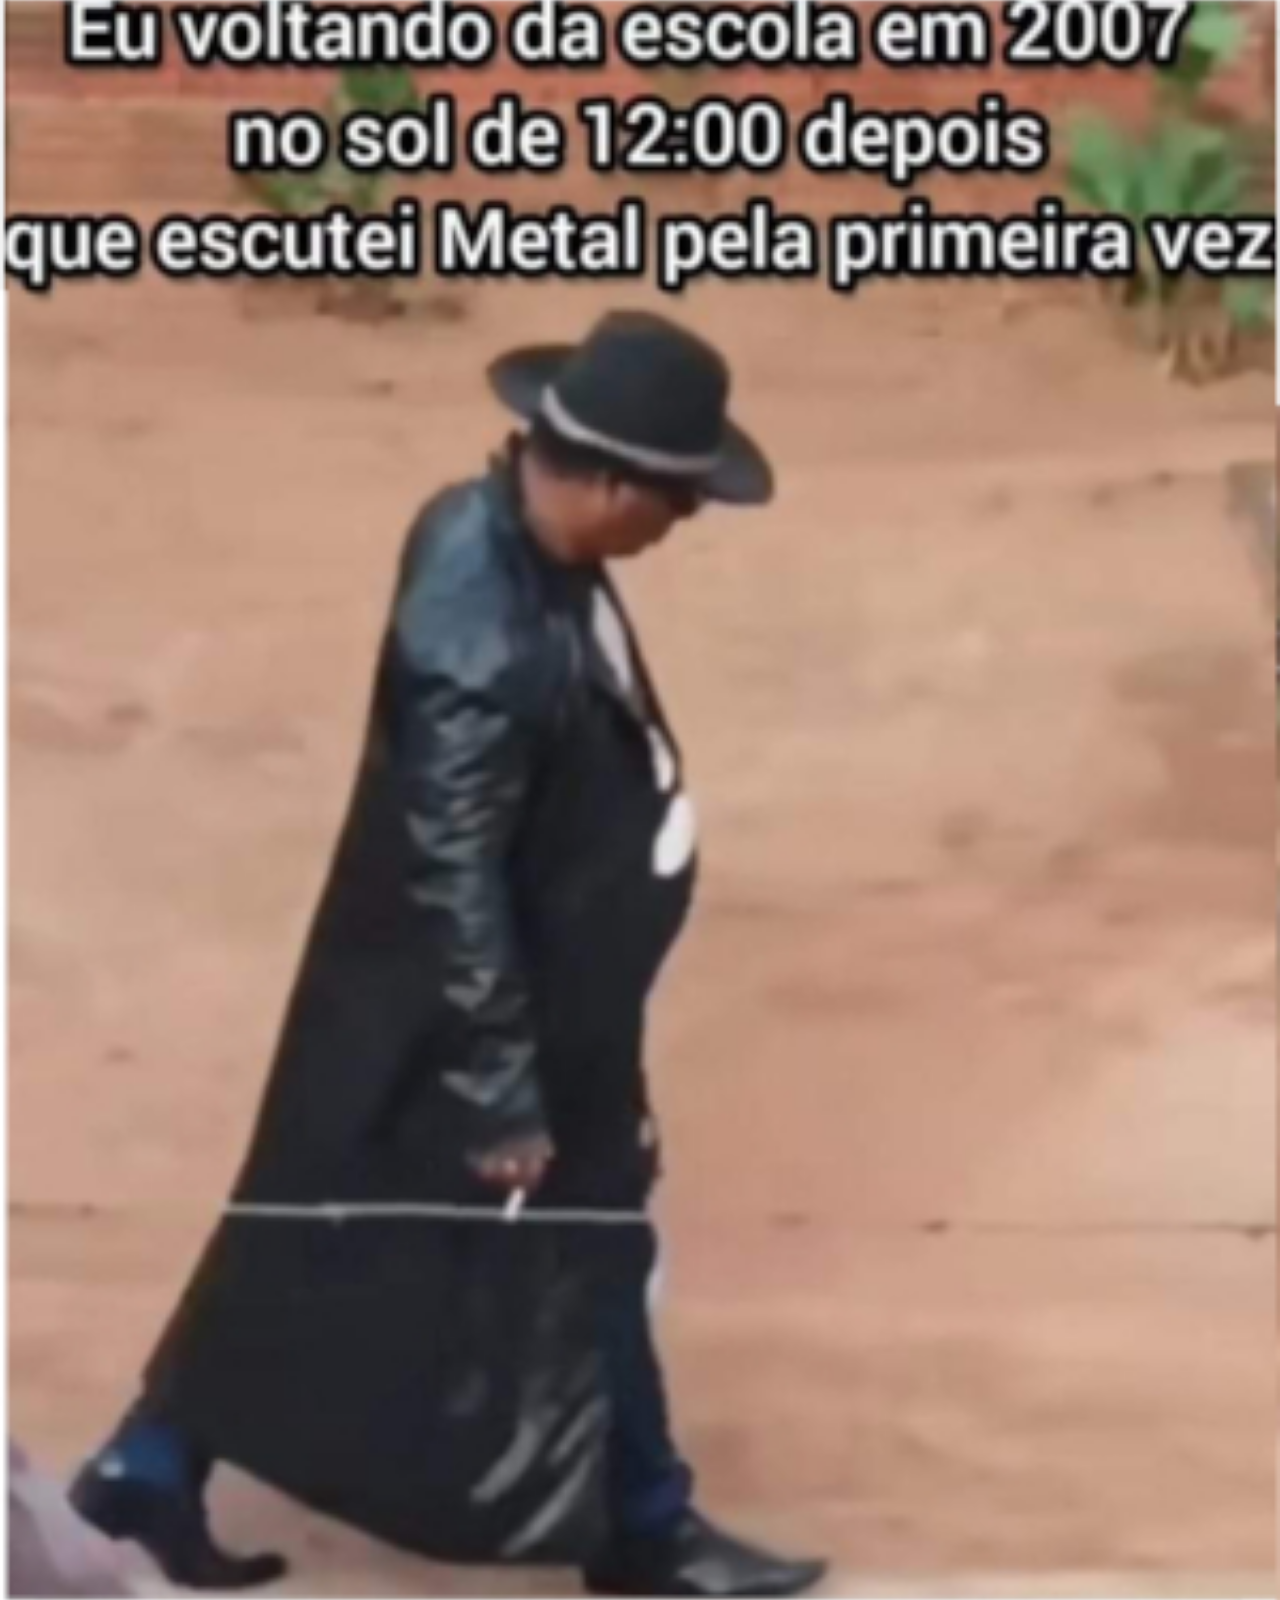
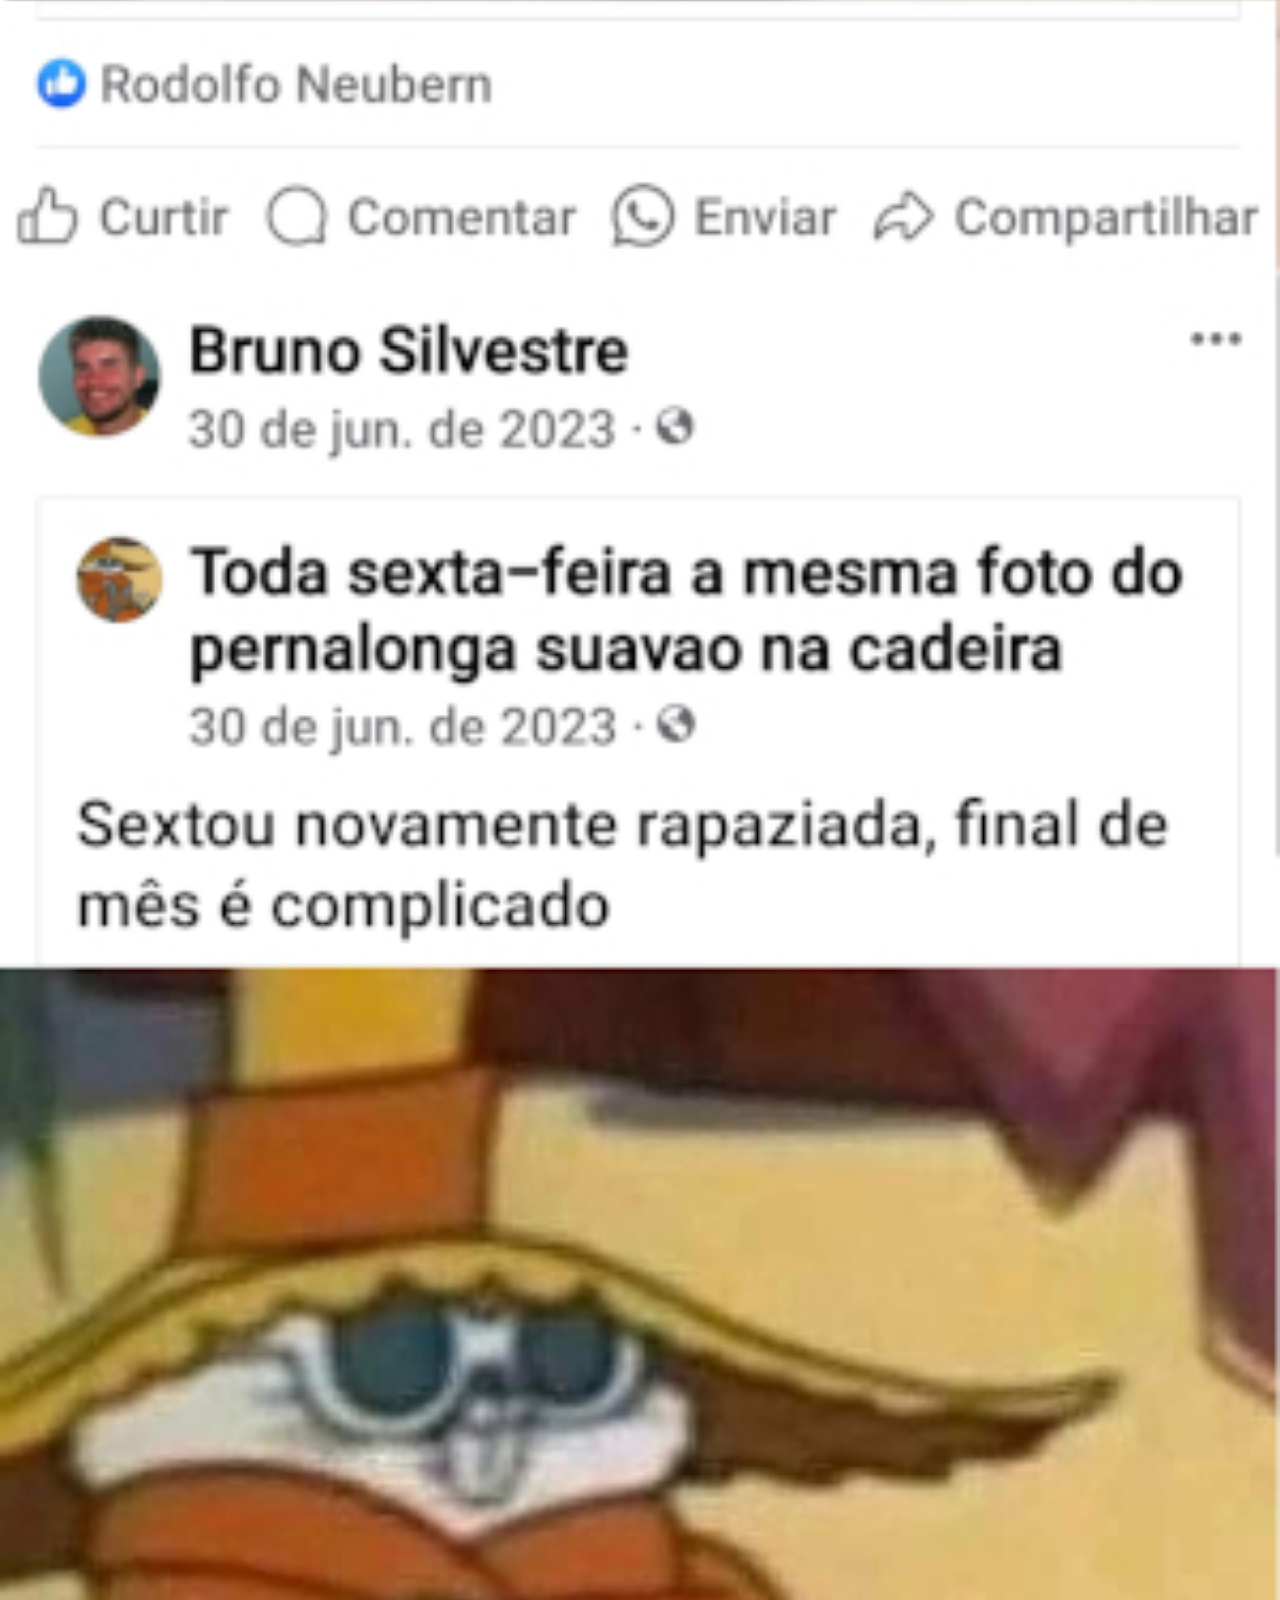
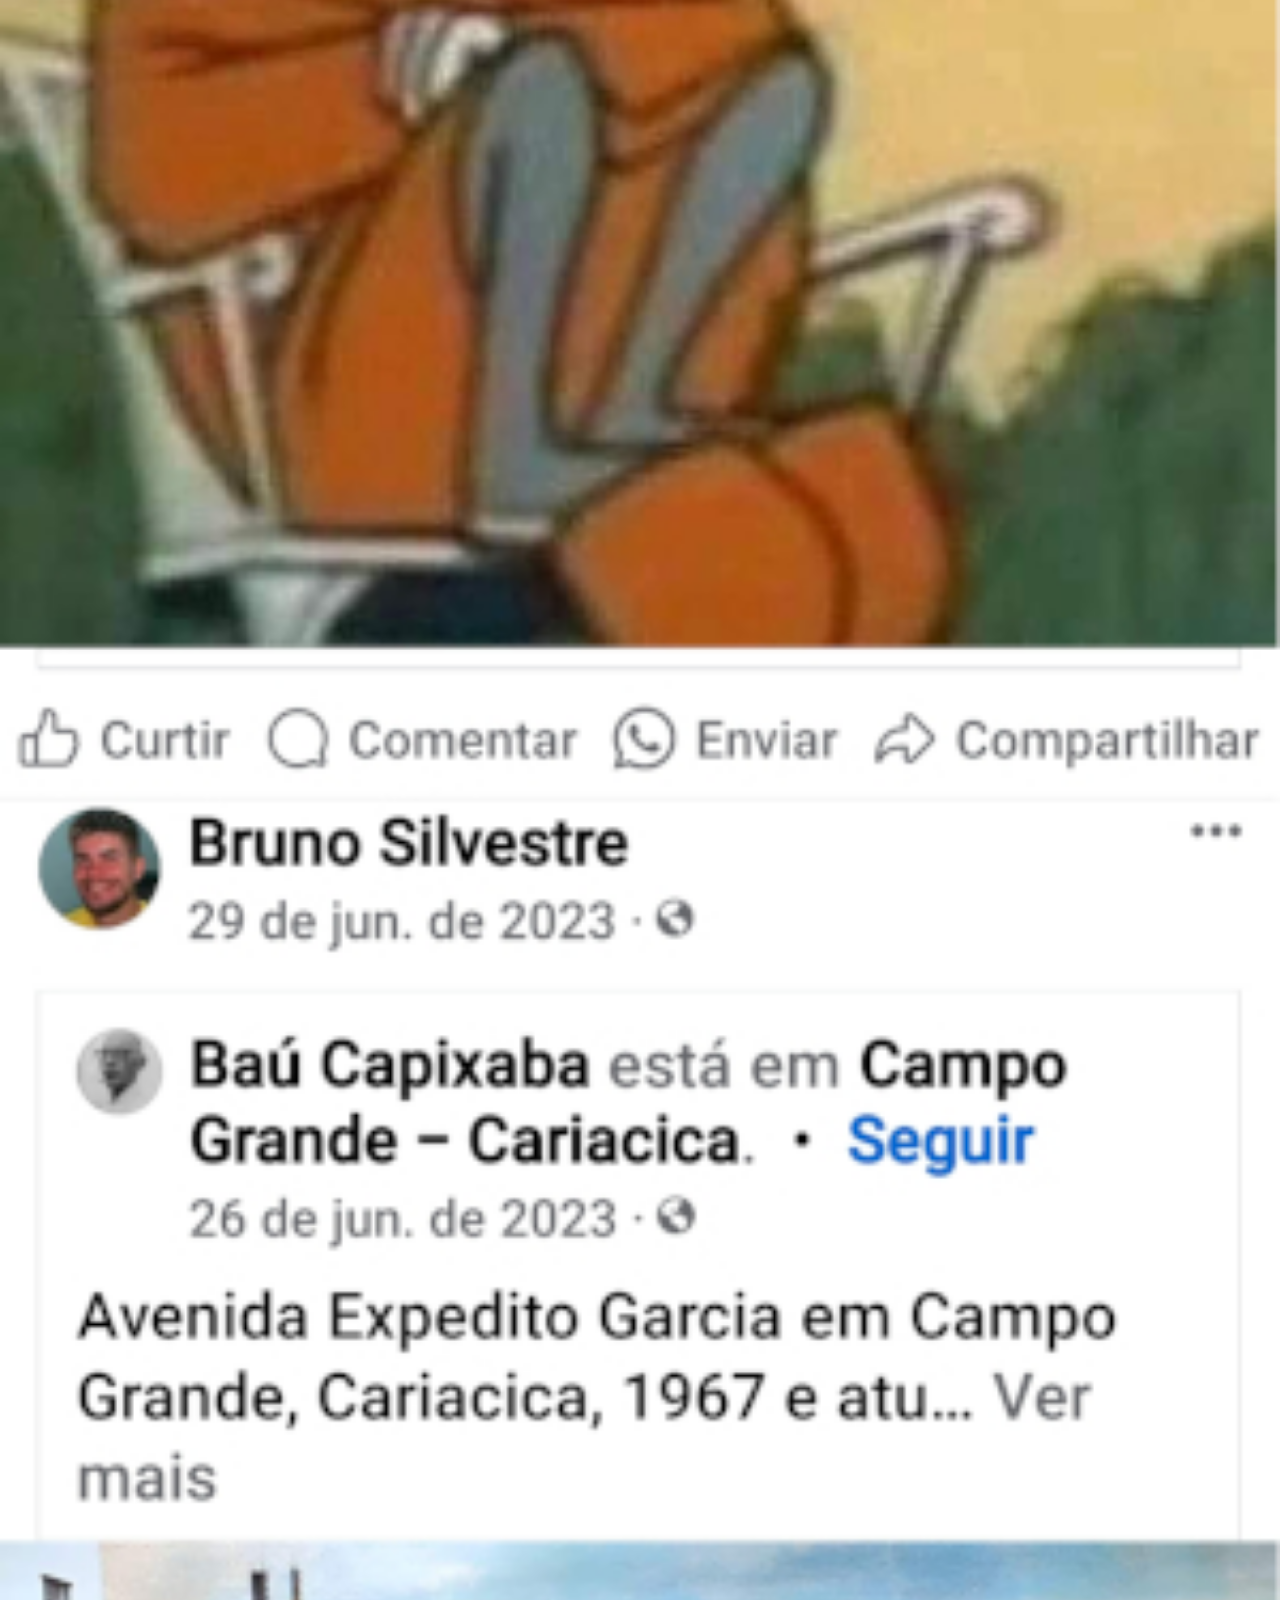
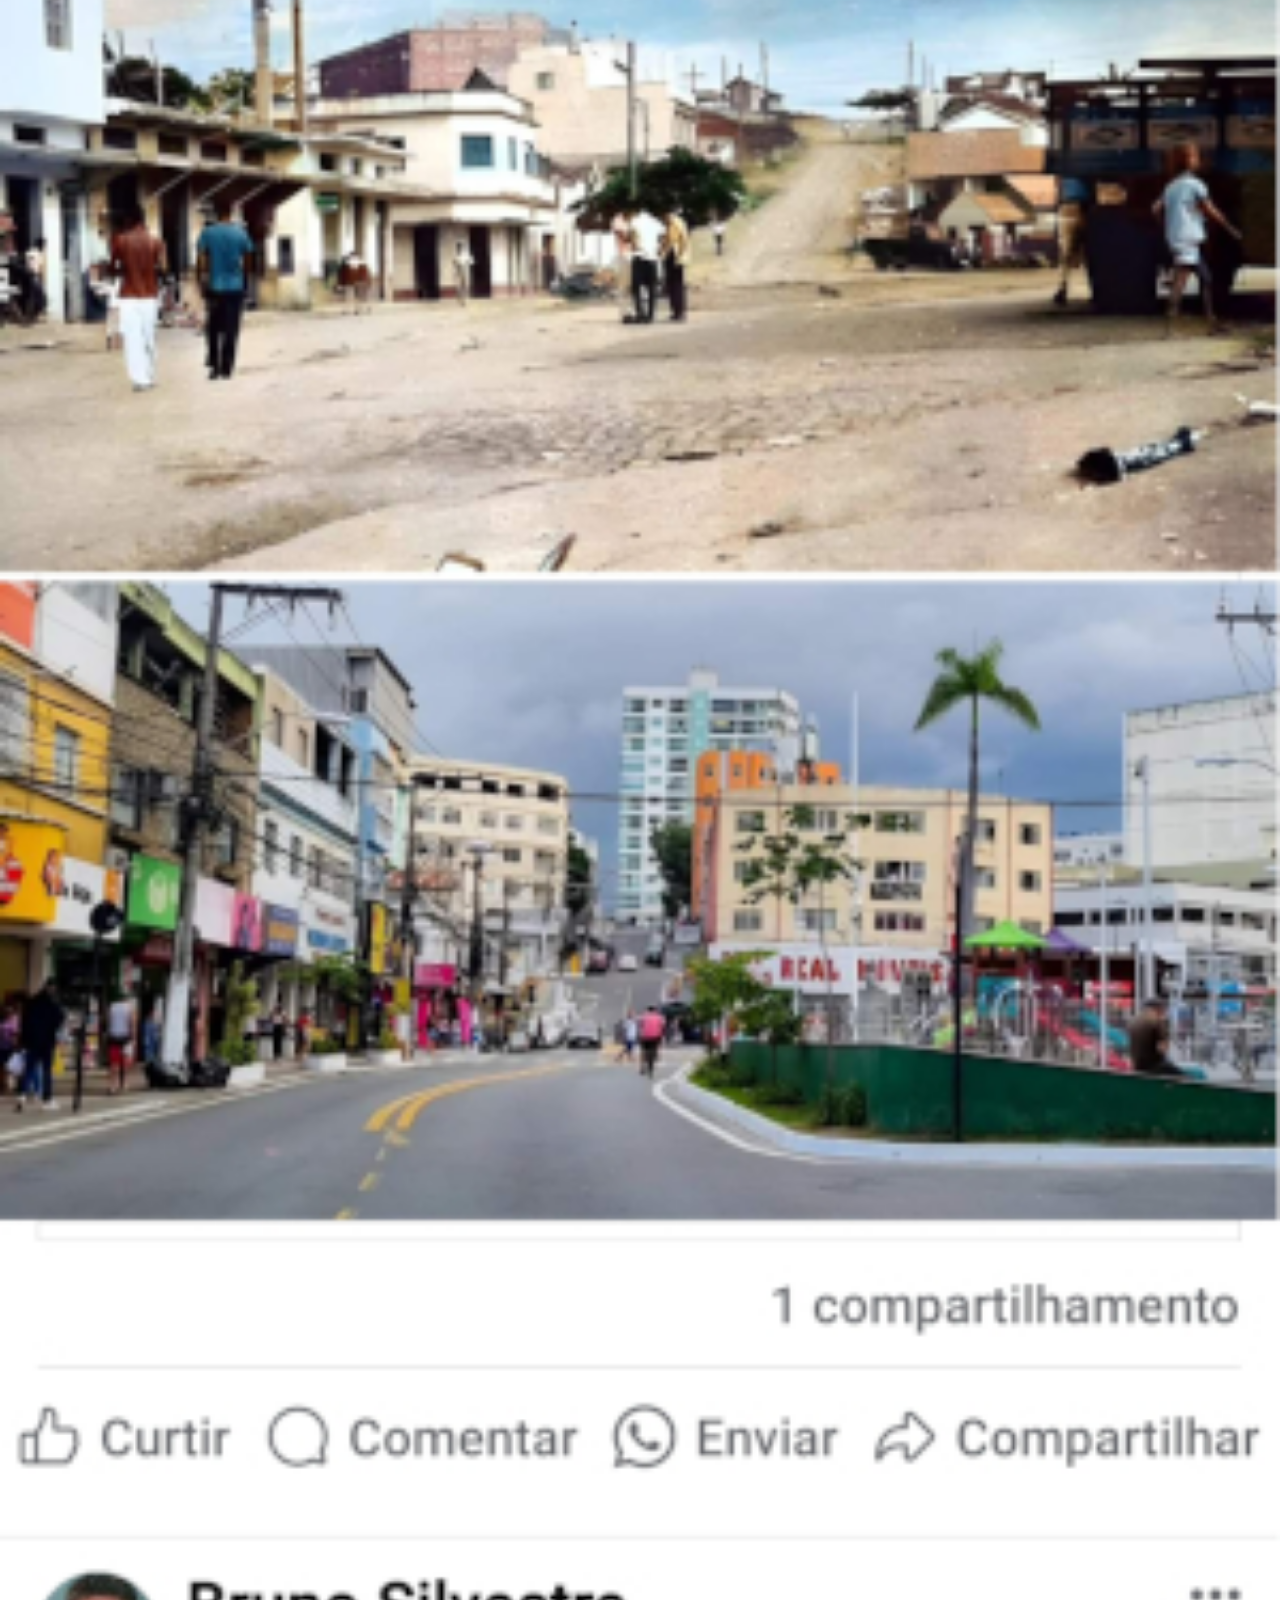
==== commit 23920328: "att projeto-social" ====
--- a/facebook.html
+++ b/facebook.html
@@ -7,7 +7,7 @@
     <link rel="stylesheet" href="estilo/social.css">
 </head>
 <body>
-    <img src="imagens/tela-facebook.jpg" alt="Facebook">
-    <a href="https://www.facebook.com/bruno.silvestre.16/" target="_blank">ACESSE</a>
+    <img src="imagens/facebook-tela.jpg" alt="Facebook">
+    <a href="https://www.facebook.com/bruno.silvestre.16/" target="_blank       ">ACESSE</a>
 </body>
 </html>